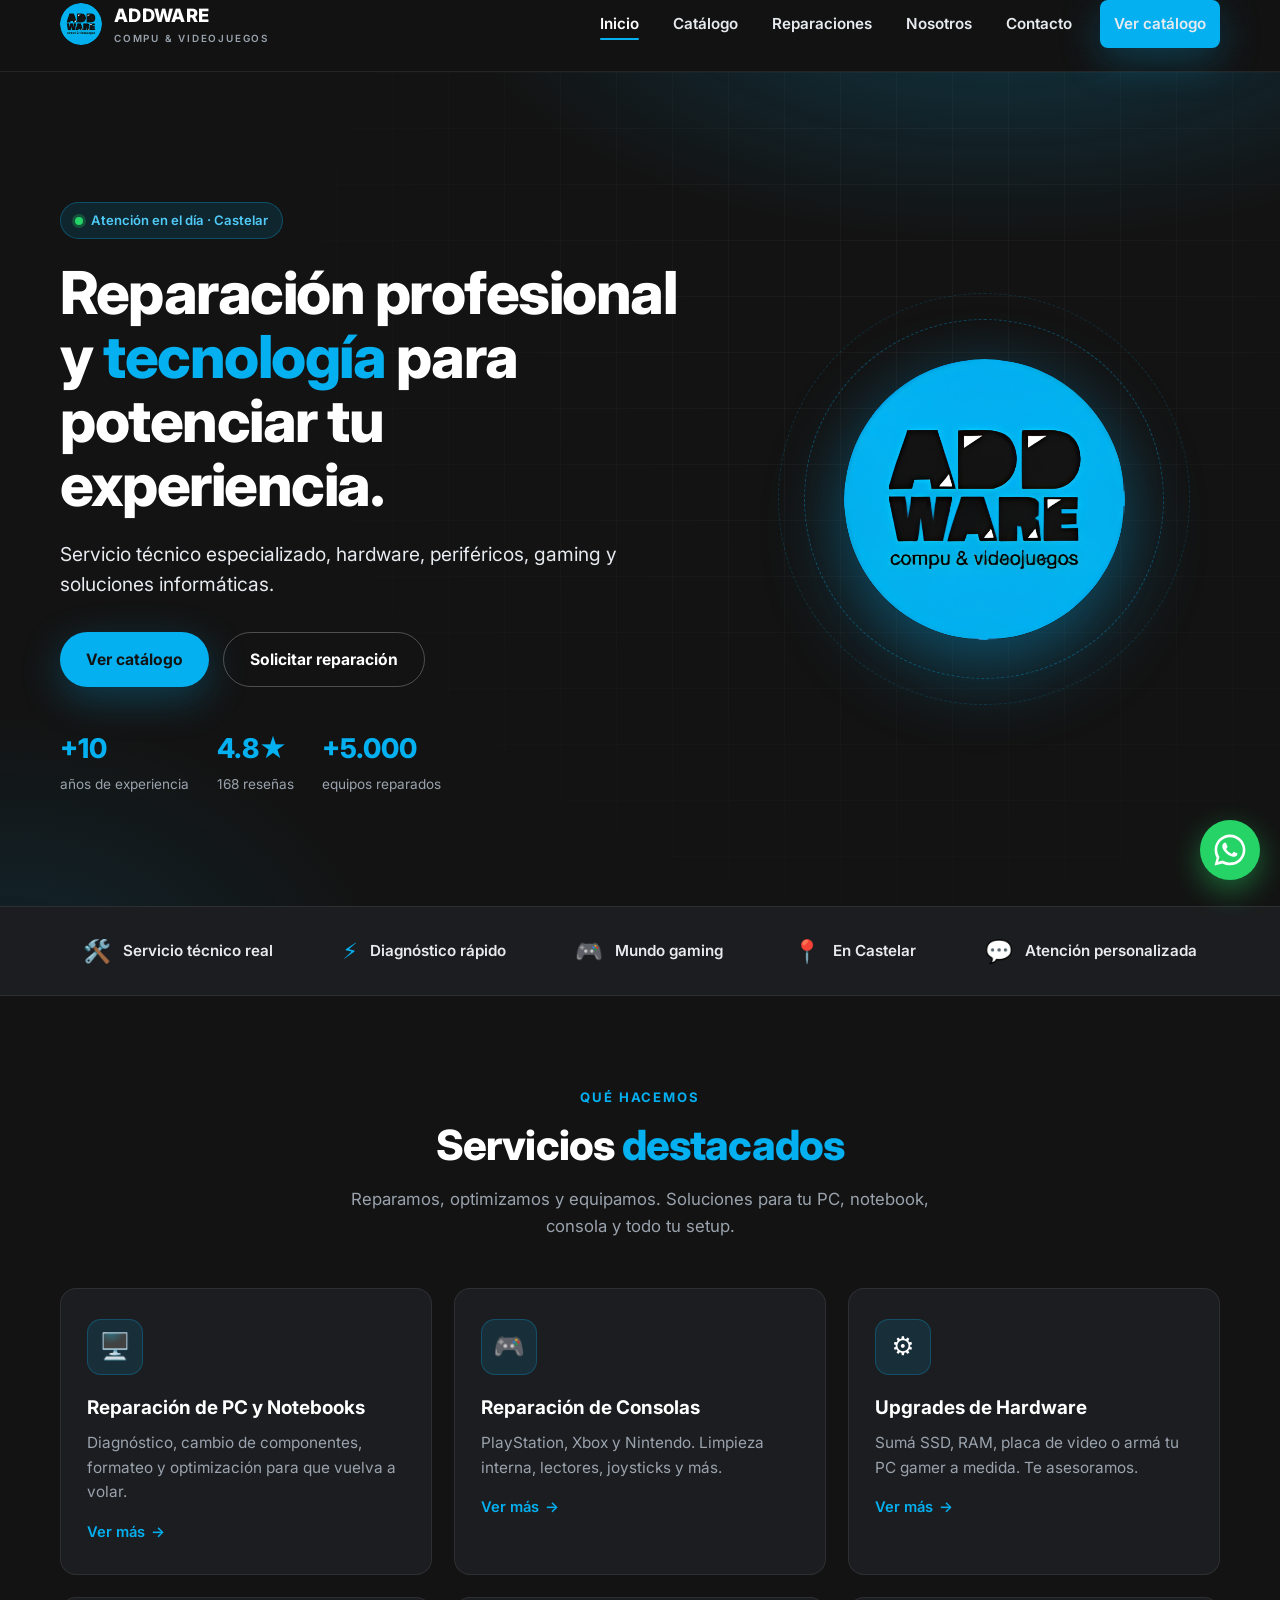
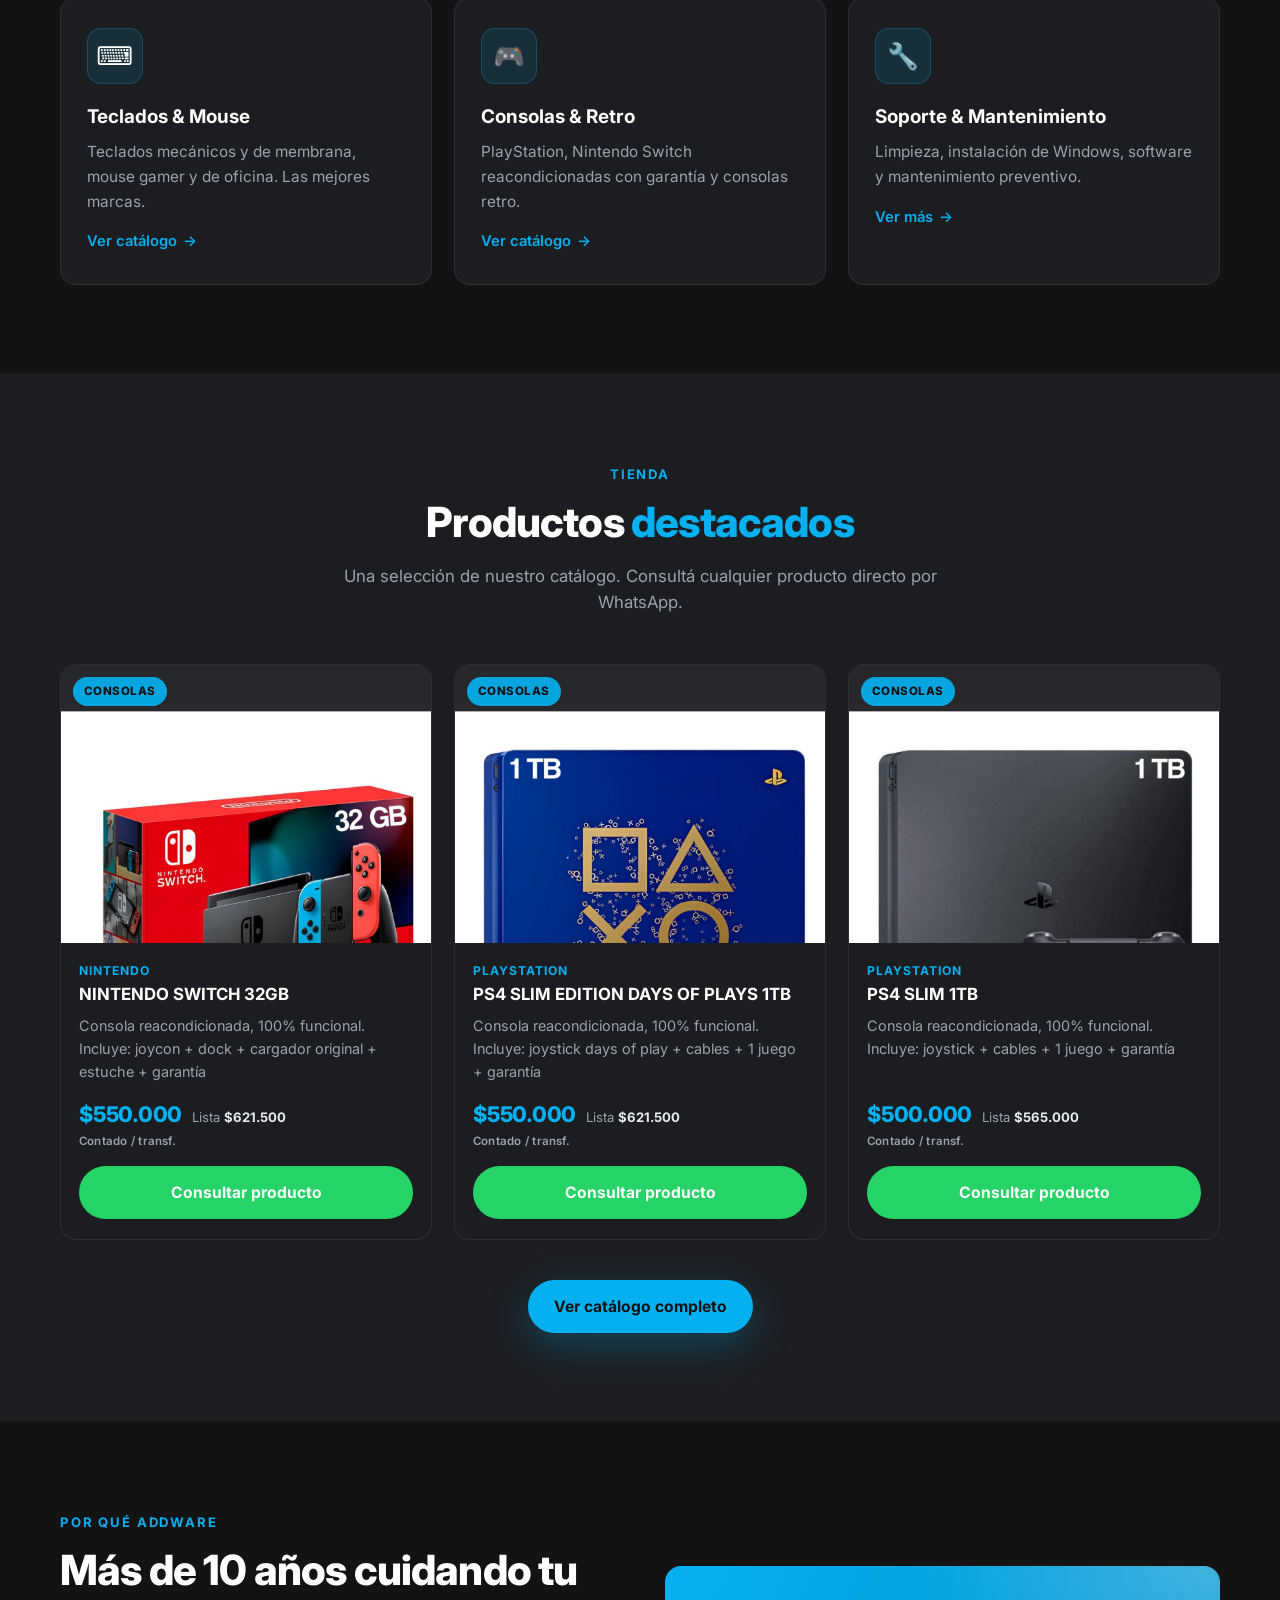
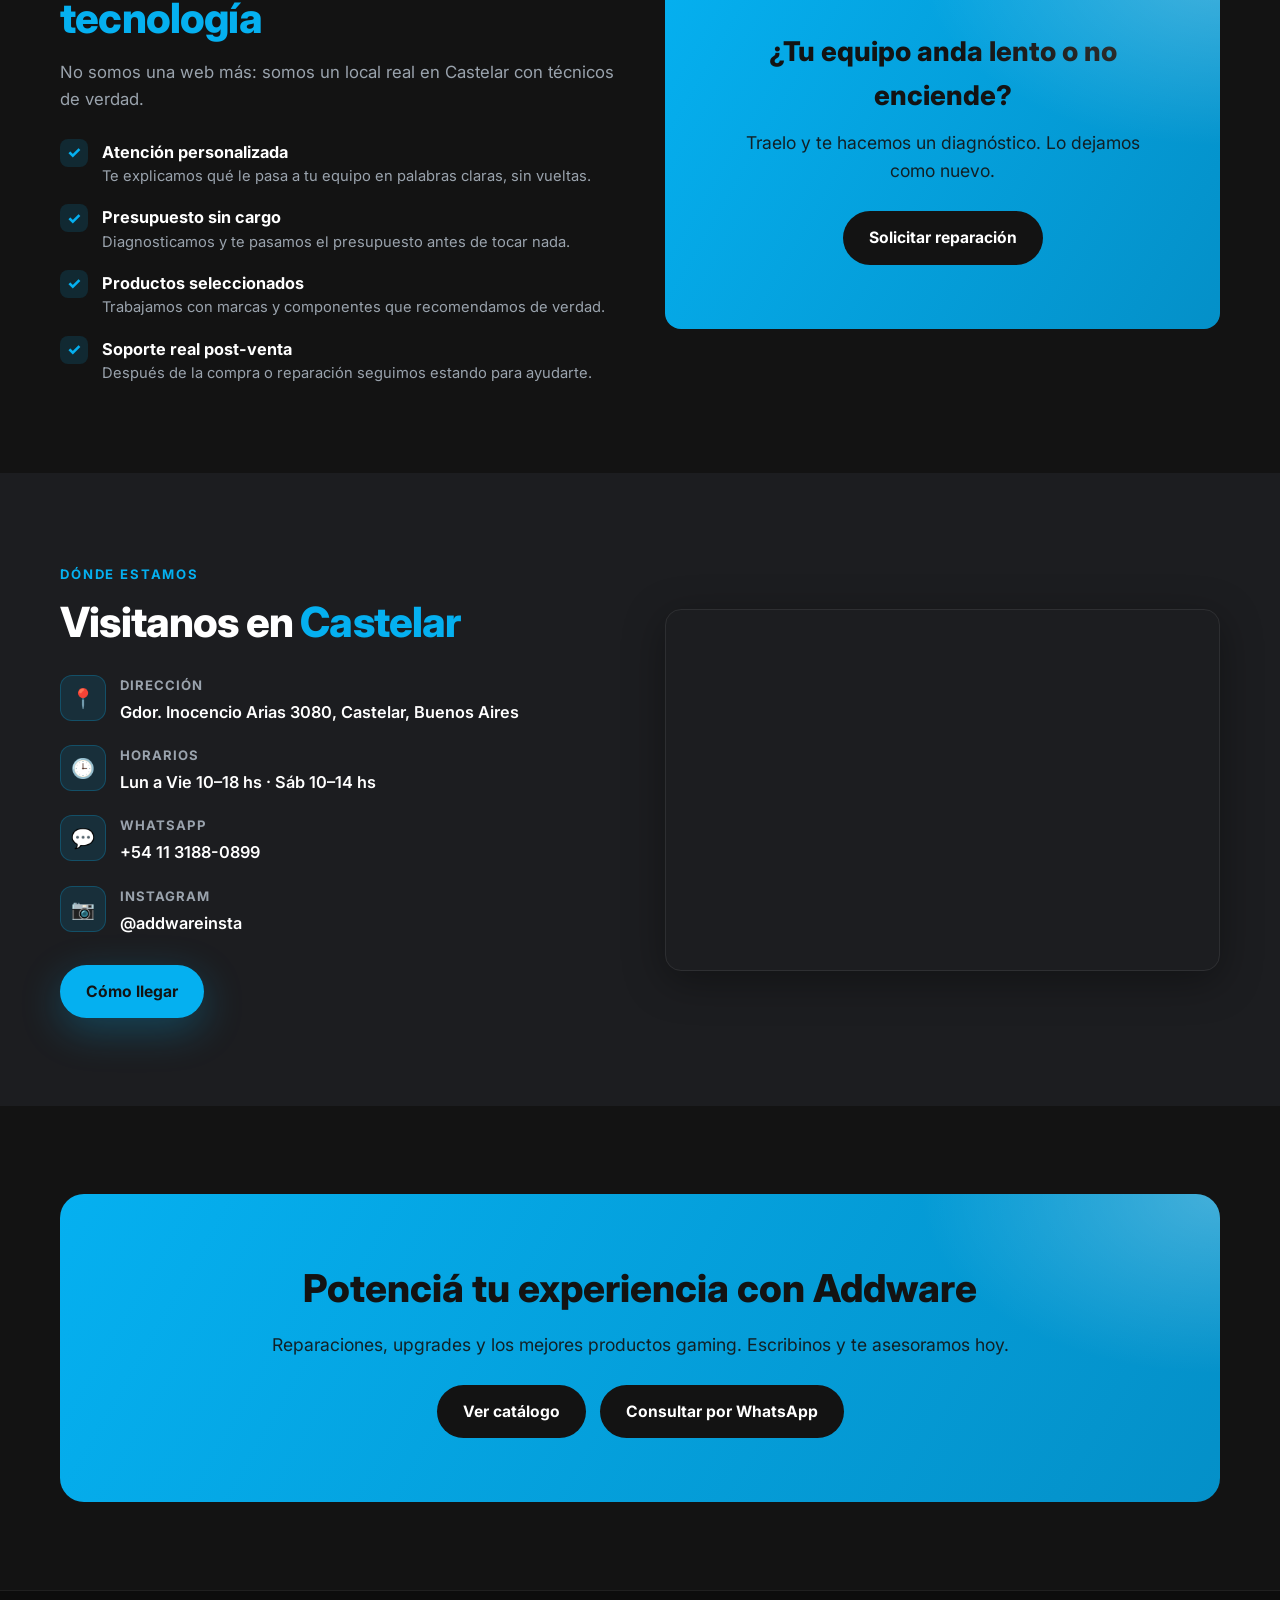
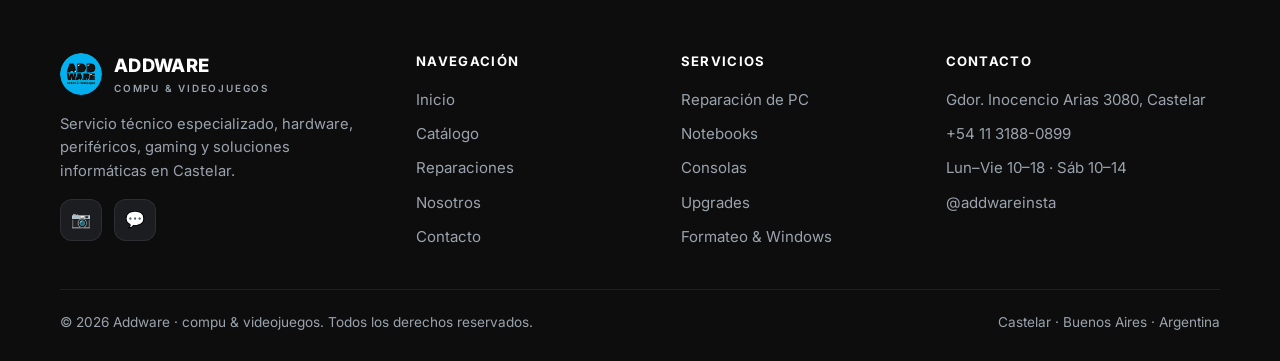
==== index.html @ 355174e2 "Sitio web Addware - tienda de tecnologia y servicio tecnico en Castelar - 5 paginas (home, catalogo," ====
<!DOCTYPE html>
<html lang="es-AR">
<head>
  <meta charset="UTF-8">
  <meta name="viewport" content="width=device-width, initial-scale=1, viewport-fit=cover">
  <title>Addware Castelar | Reparación de PC, Notebooks, Consolas y Tecnología Gaming</title>
  <meta name="description" content="Servicio técnico especializado en Castelar: reparación de PC, notebooks y consolas. Hardware, periféricos gaming, audio y accesorios. Más de 10 años de experiencia. Gdor. Inocencio Arias 3080.">
  <meta name="keywords" content="reparación de computadoras castelar, reparación de notebooks castelar, técnico pc castelar, servicio técnico castelar, hardware gaming castelar, periféricos gaming castelar, venta de tecnología castelar, reparación de consolas castelar, tienda informática castelar, computación castelar">
  <meta name="theme-color" content="#05b0f0">
  <link rel="canonical" href="https://addware.com.ar/">

  <!-- Open Graph -->
  <meta property="og:type" content="website">
  <meta property="og:site_name" content="Addware">
  <meta property="og:title" content="Addware Castelar | Reparación profesional y tecnología gaming">
  <meta property="og:description" content="Servicio técnico especializado, hardware, periféricos, gaming y soluciones informáticas en Castelar.">
  <meta property="og:image" content="https://addware.com.ar/images/logo-addware.png">
  <meta property="og:locale" content="es_AR">
  <meta name="twitter:card" content="summary_large_image">

  <link rel="icon" href="images/logo-addware.png">
  <link rel="apple-touch-icon" href="images/logo-addware.png">
  <link rel="preconnect" href="https://fonts.googleapis.com">
  <link rel="preconnect" href="https://fonts.gstatic.com" crossorigin>
  <link href="https://fonts.googleapis.com/css2?family=Inter:wght@400;500;600;700;800&display=swap" rel="stylesheet">
  <link rel="stylesheet" href="css/styles.css">

  <!-- Schema: Local Business -->
  <script type="application/ld+json">
  {
    "@context": "https://schema.org",
    "@type": "ComputerStore",
    "name": "Addware",
    "image": "https://addware.com.ar/images/logo-addware.png",
    "description": "Servicio técnico especializado, hardware, periféricos, gaming y soluciones informáticas en Castelar.",
    "@id": "https://addware.com.ar/",
    "url": "https://addware.com.ar/",
    "telephone": "+541131880899",
    "priceRange": "$$",
    "address": {
      "@type": "PostalAddress",
      "streetAddress": "Gdor. Inocencio Arias 3080",
      "addressLocality": "Castelar",
      "addressRegion": "Buenos Aires",
      "postalCode": "B1712",
      "addressCountry": "AR"
    },
    "geo": { "@type": "GeoCoordinates", "latitude": -34.6526, "longitude": -58.6457 },
    "openingHoursSpecification": [
      { "@type": "OpeningHoursSpecification", "dayOfWeek": ["Monday","Tuesday","Wednesday","Thursday","Friday"], "opens": "10:00", "closes": "18:00" },
      { "@type": "OpeningHoursSpecification", "dayOfWeek": "Saturday", "opens": "10:00", "closes": "14:00" }
    ],
    "sameAs": ["https://www.instagram.com/addwareinsta/"],
    "aggregateRating": { "@type": "AggregateRating", "ratingValue": "4.8", "reviewCount": "168" }
  }
  </script>
</head>
<body>

  <!-- ===================== HEADER ===================== -->
  <header class="header">
    <div class="container">
      <nav class="nav" aria-label="Principal">
        <a class="brand" href="index.html">
          <img src="images/logo-addware.png" alt="Logo Addware">
          <span>ADDWARE<small>compu &amp; videojuegos</small></span>
        </a>
        <ul class="nav-links">
          <li><a href="index.html" class="active">Inicio</a></li>
          <li><a href="catalogo.html">Catálogo</a></li>
          <li><a href="reparaciones.html">Reparaciones</a></li>
          <li><a href="nosotros.html">Nosotros</a></li>
          <li><a href="contacto.html">Contacto</a></li>
          <li class="nav-cta"><a class="btn btn--primary" href="catalogo.html">Ver catálogo</a></li>
        </ul>
        <button class="burger" aria-label="Abrir menú" aria-expanded="false"><span></span><span></span><span></span></button>
      </nav>
    </div>
  </header>

  <!-- ===================== HERO ===================== -->
  <section class="hero">
    <div class="container">
      <div class="hero-grid">
        <div class="hero-copy">
          <span class="hero-badge"><span class="dot"></span> Atención en el día · Castelar</span>
          <h1>Reparación profesional y <span>tecnología</span> para potenciar tu experiencia.</h1>
          <p class="hero-sub">Servicio técnico especializado, hardware, periféricos, gaming y soluciones informáticas.</p>
          <div class="hero-cta">
            <a class="btn btn--primary" href="catalogo.html">Ver catálogo</a>
            <a class="btn btn--ghost" href="reparaciones.html">Solicitar reparación</a>
          </div>
          <div class="hero-stats">
            <div class="stat"><strong>+10</strong><span>años de experiencia</span></div>
            <div class="stat"><strong>4.8★</strong><span>168 reseñas</span></div>
            <div class="stat"><strong>+5.000</strong><span>equipos reparados</span></div>
          </div>
        </div>
        <div class="hero-visual">
          <div class="hero-logo-wrap">
            <span class="hero-ring"></span>
            <span class="hero-ring r2"></span>
            <img src="images/logo-addware.png" alt="Addware compu y videojuegos">
          </div>
        </div>
      </div>
    </div>
  </section>

  <!-- ===================== TRUST ===================== -->
  <div class="trust">
    <div class="container">
      <div class="trust-row">
        <div class="trust-item"><span class="ico">🛠️</span> Servicio técnico real</div>
        <div class="trust-item"><span class="ico">⚡</span> Diagnóstico rápido</div>
        <div class="trust-item"><span class="ico">🎮</span> Mundo gaming</div>
        <div class="trust-item"><span class="ico">📍</span> En Castelar</div>
        <div class="trust-item"><span class="ico">💬</span> Atención personalizada</div>
      </div>
    </div>
  </div>

  <!-- ===================== SERVICIOS ===================== -->
  <section class="section">
    <div class="container">
      <div class="text-center reveal">
        <span class="eyebrow">Qué hacemos</span>
        <h2 class="section-title">Servicios <span>destacados</span></h2>
        <p class="section-sub">Reparamos, optimizamos y equipamos. Soluciones para tu PC, notebook, consola y todo tu setup.</p>
      </div>
      <div class="grid grid--3" style="margin-top:48px">
        <article class="card reveal d1">
          <div class="ico-box">🖥️</div>
          <h3>Reparación de PC y Notebooks</h3>
          <p>Diagnóstico, cambio de componentes, formateo y optimización para que vuelva a volar.</p>
          <a class="link" href="reparaciones.html">Ver más <span>→</span></a>
        </article>
        <article class="card reveal d2">
          <div class="ico-box">🎮</div>
          <h3>Reparación de Consolas</h3>
          <p>PlayStation, Xbox y Nintendo. Limpieza interna, lectores, joysticks y más.</p>
          <a class="link" href="reparaciones.html">Ver más <span>→</span></a>
        </article>
        <article class="card reveal d3">
          <div class="ico-box">⚙️</div>
          <h3>Upgrades de Hardware</h3>
          <p>Sumá SSD, RAM, placa de video o armá tu PC gamer a medida. Te asesoramos.</p>
          <a class="link" href="reparaciones.html">Ver más <span>→</span></a>
        </article>
        <article class="card reveal d1">
          <div class="ico-box">⌨️</div>
          <h3>Teclados &amp; Mouse</h3>
          <p>Teclados mecánicos y de membrana, mouse gamer y de oficina. Las mejores marcas.</p>
          <a class="link" href="catalogo.html?cat=teclados">Ver catálogo <span>→</span></a>
        </article>
        <article class="card reveal d2">
          <div class="ico-box">🎮</div>
          <h3>Consolas &amp; Retro</h3>
          <p>PlayStation, Nintendo Switch reacondicionadas con garantía y consolas retro.</p>
          <a class="link" href="catalogo.html?cat=consolas">Ver catálogo <span>→</span></a>
        </article>
        <article class="card reveal d3">
          <div class="ico-box">🔧</div>
          <h3>Soporte &amp; Mantenimiento</h3>
          <p>Limpieza, instalación de Windows, software y mantenimiento preventivo.</p>
          <a class="link" href="reparaciones.html">Ver más <span>→</span></a>
        </article>
      </div>
    </div>
  </section>

  <!-- ===================== PRODUCTOS DESTACADOS ===================== -->
  <section class="section section--alt">
    <div class="container">
      <div class="text-center reveal">
        <span class="eyebrow">Tienda</span>
        <h2 class="section-title">Productos <span>destacados</span></h2>
        <p class="section-sub">Una selección de nuestro catálogo. Consultá cualquier producto directo por WhatsApp.</p>
      </div>
      <div class="grid grid--3 catalog-grid" id="featuredGrid" style="margin-top:48px"></div>
      <div class="text-center" style="margin-top:40px">
        <a class="btn btn--primary" href="catalogo.html">Ver catálogo completo</a>
      </div>
    </div>
  </section>

  <!-- ===================== BENEFICIOS ===================== -->
  <section class="section">
    <div class="container">
      <div class="split">
        <div class="reveal">
          <span class="eyebrow">Por qué Addware</span>
          <h2 class="section-title">Más de 10 años cuidando tu <span>tecnología</span></h2>
          <p class="section-sub" style="margin-left:0">No somos una web más: somos un local real en Castelar con técnicos de verdad.</p>
          <div class="benefit-list">
            <div class="benefit"><span class="chk">✓</span><div><h4>Atención personalizada</h4><p>Te explicamos qué le pasa a tu equipo en palabras claras, sin vueltas.</p></div></div>
            <div class="benefit"><span class="chk">✓</span><div><h4>Presupuesto sin cargo</h4><p>Diagnosticamos y te pasamos el presupuesto antes de tocar nada.</p></div></div>
            <div class="benefit"><span class="chk">✓</span><div><h4>Productos seleccionados</h4><p>Trabajamos con marcas y componentes que recomendamos de verdad.</p></div></div>
            <div class="benefit"><span class="chk">✓</span><div><h4>Soporte real post-venta</h4><p>Después de la compra o reparación seguimos estando para ayudarte.</p></div></div>
          </div>
        </div>
        <div class="reveal d2">
          <div class="cta-band" style="border-radius:var(--radio)">
            <h2 style="font-size:1.7rem">¿Tu equipo anda lento o no enciende?</h2>
            <p>Traelo y te hacemos un diagnóstico. Lo dejamos como nuevo.</p>
            <a class="btn btn--dark" data-wa="Hola Addware! Quisiera solicitar una reparación / diagnóstico.">Solicitar reparación</a>
          </div>
        </div>
      </div>
    </div>
  </section>

  <!-- ===================== UBICACIÓN ===================== -->
  <section class="section section--alt">
    <div class="container">
      <div class="split">
        <div class="reveal">
          <span class="eyebrow">Dónde estamos</span>
          <h2 class="section-title">Visitanos en <span>Castelar</span></h2>
          <div class="info-list" style="margin-top:28px">
            <div class="info-item"><span class="ico">📍</span><div><h4>Dirección</h4><p>Gdor. Inocencio Arias 3080, Castelar, Buenos Aires</p></div></div>
            <div class="info-item"><span class="ico">🕒</span><div><h4>Horarios</h4><p>Lun a Vie 10–18 hs · Sáb 10–14 hs</p></div></div>
            <div class="info-item"><span class="ico">💬</span><div><h4>WhatsApp</h4><a data-wa="Hola Addware! Quisiera hacer una consulta.">+54 11 3188-0899</a></div></div>
            <div class="info-item"><span class="ico">📷</span><div><h4>Instagram</h4><a href="https://www.instagram.com/addwareinsta/" target="_blank" rel="noopener">@addwareinsta</a></div></div>
          </div>
          <a class="btn btn--primary" style="margin-top:28px" href="contacto.html">Cómo llegar</a>
        </div>
        <div class="reveal d2">
          <div class="map-frame">
            <iframe title="Mapa Addware Castelar" loading="lazy" referrerpolicy="no-referrer-when-downgrade"
              src="https://www.google.com/maps?q=Gdor.+Inocencio+Arias+3080,+Castelar,+Buenos+Aires&output=embed"></iframe>
          </div>
        </div>
      </div>
    </div>
  </section>

  <!-- ===================== CTA FINAL ===================== -->
  <section class="section">
    <div class="container reveal">
      <div class="cta-band">
        <h2>Potenciá tu experiencia con Addware</h2>
        <p>Reparaciones, upgrades y los mejores productos gaming. Escribinos y te asesoramos hoy.</p>
        <div style="display:flex;gap:14px;justify-content:center;flex-wrap:wrap">
          <a class="btn btn--dark" href="catalogo.html">Ver catálogo</a>
          <a class="btn btn--dark" data-wa="Hola Addware! Te escribo desde la web, quisiera más información.">Consultar por WhatsApp</a>
        </div>
      </div>
    </div>
  </section>

  <!-- ===================== FOOTER ===================== -->
  <footer class="footer">
    <div class="container">
      <div class="footer-grid">
        <div>
          <a class="brand" href="index.html">
            <img src="images/logo-addware.png" alt="Logo Addware">
            <span>ADDWARE<small>compu &amp; videojuegos</small></span>
          </a>
          <p style="margin-top:8px">Servicio técnico especializado, hardware, periféricos, gaming y soluciones informáticas en Castelar.</p>
          <div class="footer-social">
            <a href="https://www.instagram.com/addwareinsta/" target="_blank" rel="noopener" aria-label="Instagram">📷</a>
            <a data-wa="Hola Addware!" aria-label="WhatsApp">💬</a>
          </div>
        </div>
        <div>
          <h5>Navegación</h5>
          <div class="footer-links">
            <a href="index.html">Inicio</a>
            <a href="catalogo.html">Catálogo</a>
            <a href="reparaciones.html">Reparaciones</a>
            <a href="nosotros.html">Nosotros</a>
            <a href="contacto.html">Contacto</a>
          </div>
        </div>
        <div>
          <h5>Servicios</h5>
          <div class="footer-links">
            <a href="reparaciones.html">Reparación de PC</a>
            <a href="reparaciones.html">Notebooks</a>
            <a href="reparaciones.html">Consolas</a>
            <a href="reparaciones.html">Upgrades</a>
            <a href="reparaciones.html">Formateo &amp; Windows</a>
          </div>
        </div>
        <div>
          <h5>Contacto</h5>
          <div class="footer-links">
            <a href="contacto.html">Gdor. Inocencio Arias 3080, Castelar</a>
            <a data-wa="Hola Addware!">+54 11 3188-0899</a>
            <span style="color:var(--gris);font-size:.94rem">Lun–Vie 10–18 · Sáb 10–14</span>
            <a href="https://www.instagram.com/addwareinsta/" target="_blank" rel="noopener">@addwareinsta</a>
          </div>
        </div>
      </div>
      <div class="footer-bottom">
        <span>© <span data-year></span> Addware · compu &amp; videojuegos. Todos los derechos reservados.</span>
        <span>Castelar · Buenos Aires · Argentina</span>
      </div>
    </div>
  </footer>

  <script src="js/config.js"></script>
  <script src="js/productos.js"></script>
  <script src="js/main.js"></script>
  <script>
    /* Productos destacados en el home (primeros 3 del catálogo) */
    (function () {
      const grid = document.getElementById("featuredGrid");
      if (!grid || !window.PRODUCTOS) return;
      const catMap = Object.fromEntries((window.CATEGORIAS || []).map(c => [c.id, c]));
      const destacados = window.PRODUCTOS.slice(0, 3);
      if (!destacados.length) { grid.parentElement.style.display = "none"; return; }
      grid.innerHTML = destacados.map(p => {
        const ico = catMap[p.categoria] ? catMap[p.categoria].icono : "📦";
        const cat = catMap[p.categoria] ? catMap[p.categoria].nombre : p.categoria;
        const media = p.imagen
          ? `<img src="${p.imagen}" alt="${p.nombre}" loading="lazy">`
          : `<div class="placeholder"><div class="ph-ico">${ico}</div><small>FOTO PRÓXIMAMENTE</small></div>`;
        const lista = p.precioLista && p.precioLista !== p.precio ? `<span class="list">Lista <b>$${p.precioLista}</b></span>` : "";
        const precio = p.precio ? `<div class="prod-price"><span class="now">$${p.precio}<small>Contado / transf.</small></span>${lista}</div>` : "";
        return `<article class="prod-card reveal visible">
          <div class="prod-media"><span class="prod-cat">${cat}</span>${media}</div>
          <div class="prod-body">
            ${p.marca ? `<span class="prod-marca">${p.marca}</span>` : ""}
            <h3>${p.nombre}</h3><p>${p.descripcion || ""}</p>${precio}
            <a class="btn btn--wa btn--block" target="_blank" rel="noopener" href="${window.waProducto(p.nombre)}">Consultar producto</a>
          </div></article>`;
      }).join("");
    })();
  </script>
</body>
</html>
---- css/styles.css ----
/* =====================================================================
   ADDWARE — Sistema de diseño
   Paleta: #05b0f0 (principal) · #131313 (secundario) · #ffffff (terciario)
   ===================================================================== */

:root {
  --azul: #05b0f0;
  --azul-osc: #0490c8;
  --azul-claro: #4fcaf7;
  --negro: #131313;
  --negro-2: #1c1d20;
  --negro-3: #26282c;
  --blanco: #ffffff;
  --gris: #9aa3ad;
  --gris-claro: #e7ebf0;
  --linea: rgba(255, 255, 255, 0.08);

  --sombra: 0 10px 40px rgba(0, 0, 0, 0.35);
  --sombra-azul: 0 12px 40px rgba(5, 176, 240, 0.28);
  --radio: 16px;
  --radio-sm: 10px;
  --max: 1200px;
  --header-h: 72px;

  --t-rapida: .2s ease;
  --t-media: .35s cubic-bezier(.4, 0, .2, 1);

  --font: "Inter", "Segoe UI", system-ui, -apple-system, Roboto, Arial, sans-serif;
}

/* ---------- Reset ---------- */
* { margin: 0; padding: 0; box-sizing: border-box; }
html { scroll-behavior: smooth; -webkit-text-size-adjust: 100%; }
body {
  font-family: var(--font);
  background: var(--negro);
  color: var(--blanco);
  line-height: 1.6;
  overflow-x: hidden;            /* sin scroll horizontal */
  -webkit-font-smoothing: antialiased;
}
img { max-width: 100%; display: block; }
a { color: inherit; text-decoration: none; }
ul { list-style: none; }
button { font-family: inherit; cursor: pointer; border: none; background: none; }
input, select { font-family: inherit; }

/* ---------- Layout ---------- */
.container { width: 100%; max-width: var(--max); margin: 0 auto; padding: 0 20px; }
.section { padding: 88px 0; position: relative; }
.section--alt { background: var(--negro-2); }
.text-center { text-align: center; }

.eyebrow {
  display: inline-block;
  color: var(--azul);
  font-weight: 700;
  font-size: .82rem;
  letter-spacing: .14em;
  text-transform: uppercase;
  margin-bottom: 14px;
}
.section-title {
  font-size: clamp(1.7rem, 4vw, 2.6rem);
  font-weight: 800;
  line-height: 1.15;
  letter-spacing: -.02em;
}
.section-title span { color: var(--azul); }
.section-sub {
  color: var(--gris);
  max-width: 620px;
  margin: 16px auto 0;
  font-size: 1.05rem;
}

/* ---------- Botones ---------- */
.btn {
  display: inline-flex;
  align-items: center;
  justify-content: center;
  gap: 10px;
  padding: 14px 26px;
  border-radius: 999px;
  font-weight: 700;
  font-size: .98rem;
  min-height: 48px;                  /* tap target cómodo */
  transition: transform var(--t-rapida), box-shadow var(--t-rapida), background var(--t-rapida);
  white-space: nowrap;
}
.btn--primary { background: var(--azul); color: var(--negro); box-shadow: var(--sombra-azul); }
.btn--primary:hover { transform: translateY(-2px); box-shadow: 0 16px 48px rgba(5, 176, 240, .4); }
.btn--ghost { background: transparent; color: var(--blanco); border: 1.5px solid rgba(255, 255, 255, .25); }
.btn--ghost:hover { border-color: var(--azul); color: var(--azul); transform: translateY(-2px); }
.btn--wa { background: #25d366; color: #fff; }
.btn--wa:hover { transform: translateY(-2px); box-shadow: 0 12px 32px rgba(37, 211, 102, .35); }
.btn--block { width: 100%; }

/* =====================================================================
   HEADER
   ===================================================================== */
.header {
  position: sticky; top: 0; z-index: 100;
  height: var(--header-h);
  background: rgba(19, 19, 19, .72);
  backdrop-filter: blur(14px);
  -webkit-backdrop-filter: blur(14px);
  border-bottom: 1px solid var(--linea);
  transition: background var(--t-rapida), box-shadow var(--t-rapida);
}
.header.scrolled { background: rgba(19, 19, 19, .95); box-shadow: 0 6px 24px rgba(0, 0, 0, .4); }
.nav { display: flex; align-items: center; justify-content: space-between; height: 100%; }
.brand { display: flex; align-items: center; gap: 12px; font-weight: 800; font-size: 1.15rem; letter-spacing: .02em; }
.brand img { width: 42px; height: 42px; border-radius: 50%; }
.brand small { display: block; color: var(--gris); font-size: .62rem; font-weight: 600; letter-spacing: .18em; text-transform: uppercase; }

.nav-links { display: flex; align-items: center; gap: 6px; }
.nav-links a {
  padding: 9px 14px; border-radius: 8px; font-weight: 600; font-size: .95rem;
  color: var(--gris-claro); transition: color var(--t-rapida), background var(--t-rapida); position: relative;
}
.nav-links a:hover { color: var(--azul); }
.nav-links a.active { color: var(--blanco); }
.nav-links a.active::after {
  content: ""; position: absolute; left: 14px; right: 14px; bottom: 2px; height: 2px;
  background: var(--azul); border-radius: 2px;
}
.nav-cta { margin-left: 8px; }

.burger { display: none; width: 44px; height: 44px; flex-direction: column; justify-content: center; gap: 5px; }
.burger span { width: 24px; height: 2.5px; background: var(--blanco); border-radius: 2px; transition: var(--t-rapida); margin: 0 auto; }
.burger.open span:nth-child(1) { transform: translateY(7.5px) rotate(45deg); }
.burger.open span:nth-child(2) { opacity: 0; }
.burger.open span:nth-child(3) { transform: translateY(-7.5px) rotate(-45deg); }

/* =====================================================================
   HERO
   ===================================================================== */
.hero {
  position: relative; overflow: hidden;
  padding: clamp(70px, 11vw, 130px) 0 clamp(70px, 10vw, 110px);
  background:
    radial-gradient(900px 420px at 78% -10%, rgba(5, 176, 240, .22), transparent 60%),
    radial-gradient(700px 500px at 0% 110%, rgba(5, 176, 240, .12), transparent 55%),
    var(--negro);
}
.hero::before {
  content: ""; position: absolute; inset: 0;
  background-image: linear-gradient(var(--linea) 1px, transparent 1px), linear-gradient(90deg, var(--linea) 1px, transparent 1px);
  background-size: 56px 56px; mask-image: radial-gradient(circle at 70% 30%, #000, transparent 70%);
  opacity: .5; pointer-events: none;
}
.hero .container { position: relative; z-index: 2; }
.hero-grid { display: grid; grid-template-columns: 1.15fr .85fr; gap: 50px; align-items: center; }
.hero-badge {
  display: inline-flex; align-items: center; gap: 8px; padding: 7px 14px; border-radius: 999px;
  background: rgba(5, 176, 240, .12); border: 1px solid rgba(5, 176, 240, .3);
  color: var(--azul-claro); font-size: .82rem; font-weight: 600; margin-bottom: 22px;
}
.hero-badge .dot { width: 8px; height: 8px; border-radius: 50%; background: #25d366; box-shadow: 0 0 0 3px rgba(37, 211, 102, .25); }
.hero h1 {
  font-size: clamp(2.1rem, 5.4vw, 3.7rem); font-weight: 800; line-height: 1.08; letter-spacing: -.025em;
}
.hero h1 span { color: var(--azul); }
.hero-sub { color: var(--gris-claro); font-size: clamp(1rem, 2.3vw, 1.2rem); margin: 22px 0 32px; max-width: 560px; }
.hero-cta { display: flex; flex-wrap: wrap; gap: 14px; }
.hero-stats { display: flex; gap: 28px; margin-top: 40px; flex-wrap: wrap; }
.hero-stats .stat strong { display: block; font-size: 1.7rem; font-weight: 800; color: var(--azul); }
.hero-stats .stat span { font-size: .85rem; color: var(--gris); }

.hero-visual { position: relative; display: flex; justify-content: center; }
.hero-logo-wrap {
  position: relative; width: min(360px, 80%); aspect-ratio: 1; border-radius: 50%;
  display: grid; place-items: center;
  background: radial-gradient(circle, rgba(5, 176, 240, .18), transparent 70%);
  animation: floaty 6s ease-in-out infinite;
}
.hero-logo-wrap img { width: 78%; border-radius: 50%; box-shadow: 0 30px 80px rgba(5, 176, 240, .35); }
.hero-ring { position: absolute; inset: 0; border-radius: 50%; border: 1px dashed rgba(5, 176, 240, .35); animation: spin 22s linear infinite; }
.hero-ring.r2 { inset: -26px; border-color: rgba(5, 176, 240, .18); animation-duration: 34s; animation-direction: reverse; }
@keyframes floaty { 0%, 100% { transform: translateY(0); } 50% { transform: translateY(-14px); } }
@keyframes spin { to { transform: rotate(360deg); } }

/* =====================================================================
   TIRA DE CONFIANZA
   ===================================================================== */
.trust { border-top: 1px solid var(--linea); border-bottom: 1px solid var(--linea); background: var(--negro-2); }
.trust-row { display: flex; flex-wrap: wrap; justify-content: space-around; gap: 24px; padding: 26px 0; text-align: center; }
.trust-item { display: flex; align-items: center; gap: 12px; color: var(--gris-claro); font-weight: 600; font-size: .95rem; }
.trust-item .ico { color: var(--azul); font-size: 1.4rem; }

/* =====================================================================
   CARDS / GRILLAS
   ===================================================================== */
.grid { display: grid; gap: 22px; }
.grid--3 { grid-template-columns: repeat(3, 1fr); }
.grid--4 { grid-template-columns: repeat(4, 1fr); }
.grid--2 { grid-template-columns: repeat(2, 1fr); }

.card {
  background: var(--negro-2); border: 1px solid var(--linea); border-radius: var(--radio);
  padding: 30px 26px; transition: transform var(--t-media), border-color var(--t-media), box-shadow var(--t-media);
  position: relative; overflow: hidden;
}
.card:hover { transform: translateY(-6px); border-color: rgba(5, 176, 240, .4); box-shadow: var(--sombra); }
.card .ico-box {
  width: 56px; height: 56px; border-radius: 14px; display: grid; place-items: center; font-size: 1.6rem;
  background: rgba(5, 176, 240, .12); border: 1px solid rgba(5, 176, 240, .25); margin-bottom: 18px;
}
.card h3 { font-size: 1.18rem; font-weight: 700; margin-bottom: 8px; }
.card p { color: var(--gris); font-size: .96rem; }
.card .link {
  display: inline-flex; align-items: center; gap: 6px; margin-top: 16px; color: var(--azul);
  font-weight: 600; font-size: .92rem;
}
.card .link span { transition: transform var(--t-rapida); }
.card:hover .link span { transform: translateX(4px); }

/* =====================================================================
   PRODUCTOS DESTACADOS / CATÁLOGO
   ===================================================================== */
.prod-card {
  background: var(--negro-2); border: 1px solid var(--linea); border-radius: var(--radio);
  overflow: hidden; display: flex; flex-direction: column;
  transition: transform var(--t-media), border-color var(--t-media), box-shadow var(--t-media);
}
.prod-card:hover { transform: translateY(-6px); border-color: rgba(5, 176, 240, .4); box-shadow: var(--sombra); }
.prod-media {
  position: relative; aspect-ratio: 4 / 3; background: var(--negro-3);
  display: grid; place-items: center; overflow: hidden;
}
.prod-media img { width: 100%; height: 100%; object-fit: cover; transition: transform var(--t-media); }
.prod-card:hover .prod-media img { transform: scale(1.06); }
.prod-media .placeholder { display: grid; place-items: center; gap: 8px; color: var(--gris); text-align: center; padding: 16px; }
.prod-media .placeholder .ph-ico { font-size: 2.6rem; opacity: .5; }
.prod-media .placeholder small { font-size: .72rem; letter-spacing: .05em; }
.prod-cat {
  position: absolute; top: 12px; left: 12px; padding: 5px 11px; border-radius: 999px;
  background: rgba(5, 176, 240, .92); color: var(--negro); font-size: .72rem; font-weight: 800;
  text-transform: uppercase; letter-spacing: .04em;
}
.prod-body { padding: 18px 18px 20px; display: flex; flex-direction: column; flex: 1; }
.prod-marca { color: var(--azul); font-size: .76rem; font-weight: 700; text-transform: uppercase; letter-spacing: .08em; }
.prod-body h3 { font-size: 1.05rem; font-weight: 700; margin: 4px 0 8px; line-height: 1.3; }
.prod-body p { color: var(--gris); font-size: .9rem; flex: 1; }
.prod-price { margin: 14px 0 2px; display: flex; align-items: baseline; gap: 10px; flex-wrap: wrap; }
.prod-price .now { font-size: 1.35rem; font-weight: 800; color: var(--azul); letter-spacing: -.01em; }
.prod-price .now small { font-size: .72rem; font-weight: 600; color: var(--gris); display: block; letter-spacing: .02em; }
.prod-price .list { font-size: .82rem; color: var(--gris); }
.prod-price .list b { color: var(--gris-claro); font-weight: 700; }
.prod-body .btn { margin-top: 14px; }

/* =====================================================================
   BUSCADOR + FILTROS (catálogo)
   ===================================================================== */
.catalog-tools { margin-bottom: 36px; }
.search-box { position: relative; max-width: 560px; margin: 0 auto 22px; }
.search-box input {
  width: 100%; padding: 16px 18px 16px 50px; border-radius: 999px; font-size: 1rem;
  background: var(--negro-2); border: 1.5px solid var(--linea); color: var(--blanco); transition: border-color var(--t-rapida);
}
.search-box input:focus { outline: none; border-color: var(--azul); }
.search-box input::placeholder { color: var(--gris); }
.search-box .s-ico { position: absolute; left: 18px; top: 50%; transform: translateY(-50%); color: var(--azul); font-size: 1.1rem; }

.filters { display: flex; flex-wrap: wrap; gap: 10px; justify-content: center; }
.filter-chip {
  padding: 9px 18px; border-radius: 999px; font-weight: 600; font-size: .9rem; min-height: 42px;
  background: var(--negro-2); border: 1.5px solid var(--linea); color: var(--gris-claro);
  transition: all var(--t-rapida); display: inline-flex; align-items: center; gap: 7px;
}
.filter-chip:hover { border-color: var(--azul); color: var(--blanco); }
.filter-chip.active { background: var(--azul); color: var(--negro); border-color: var(--azul); }

.catalog-count { text-align: center; color: var(--gris); margin-bottom: 26px; font-size: .92rem; }
.no-results { text-align: center; padding: 60px 20px; color: var(--gris); }
.no-results .big { font-size: 3rem; margin-bottom: 12px; }

/* =====================================================================
   PROCESO (timeline)
   ===================================================================== */
.steps { display: grid; grid-template-columns: repeat(5, 1fr); gap: 18px; counter-reset: step; }
.step { position: relative; text-align: center; padding: 28px 16px; background: var(--negro-2); border: 1px solid var(--linea); border-radius: var(--radio); }
.step .num {
  width: 46px; height: 46px; margin: 0 auto 14px; border-radius: 50%; display: grid; place-items: center;
  background: var(--azul); color: var(--negro); font-weight: 800; font-size: 1.1rem; box-shadow: var(--sombra-azul);
}
.step h4 { font-size: 1rem; font-weight: 700; margin-bottom: 6px; }
.step p { color: var(--gris); font-size: .85rem; }

/* =====================================================================
   BENEFICIOS / SPLIT
   ===================================================================== */
.split { display: grid; grid-template-columns: 1fr 1fr; gap: 50px; align-items: center; }
.benefit-list { display: grid; gap: 16px; margin-top: 26px; }
.benefit { display: flex; gap: 14px; align-items: flex-start; }
.benefit .chk { flex: none; width: 28px; height: 28px; border-radius: 8px; background: rgba(5, 176, 240, .14); color: var(--azul); display: grid; place-items: center; font-weight: 800; }
.benefit h4 { font-size: 1.02rem; font-weight: 700; }
.benefit p { color: var(--gris); font-size: .92rem; }
.media-frame { border-radius: var(--radio); overflow: hidden; border: 1px solid var(--linea); background: var(--negro-2); box-shadow: var(--sombra); }

/* =====================================================================
   UBICACIÓN / MAPA
   ===================================================================== */
.map-frame { border-radius: var(--radio); overflow: hidden; border: 1px solid var(--linea); box-shadow: var(--sombra); line-height: 0; }
.map-frame iframe { width: 100%; height: 100%; min-height: 360px; border: 0; filter: grayscale(.2) contrast(1.05); }
.info-list { display: grid; gap: 20px; }
.info-item { display: flex; gap: 14px; align-items: flex-start; }
.info-item .ico { flex: none; width: 46px; height: 46px; border-radius: 12px; background: rgba(5, 176, 240, .12); border: 1px solid rgba(5, 176, 240, .25); color: var(--azul); display: grid; place-items: center; font-size: 1.2rem; }
.info-item h4 { font-size: .82rem; text-transform: uppercase; letter-spacing: .08em; color: var(--gris); margin-bottom: 3px; }
.info-item p, .info-item a { font-size: 1.02rem; font-weight: 600; }
.info-item a:hover { color: var(--azul); }

/* =====================================================================
   CTA FINAL
   ===================================================================== */
.cta-band {
  background: linear-gradient(120deg, var(--azul), var(--azul-osc));
  color: var(--negro); border-radius: 24px; padding: clamp(40px, 6vw, 64px); text-align: center; position: relative; overflow: hidden;
}
.cta-band::after { content: ""; position: absolute; inset: 0; background: radial-gradient(500px 300px at 100% 0%, rgba(255, 255, 255, .25), transparent 60%); }
.cta-band h2 { font-size: clamp(1.6rem, 4vw, 2.4rem); font-weight: 800; position: relative; }
.cta-band p { font-size: 1.1rem; margin: 12px 0 26px; opacity: .9; position: relative; }
.cta-band .btn { position: relative; }
.cta-band .btn--dark { background: var(--negro); color: var(--blanco); }
.cta-band .btn--dark:hover { background: #000; transform: translateY(-2px); }

/* =====================================================================
   FORMULARIO
   ===================================================================== */
.form { display: grid; gap: 16px; }
.form .row { display: grid; grid-template-columns: 1fr 1fr; gap: 16px; }
.field label { display: block; font-size: .85rem; font-weight: 600; color: var(--gris-claro); margin-bottom: 7px; }
.field input, .field select, .field textarea {
  width: 100%; padding: 13px 15px; border-radius: var(--radio-sm); background: var(--negro); border: 1.5px solid var(--linea);
  color: var(--blanco); font-size: .98rem; transition: border-color var(--t-rapida);
}
.field input:focus, .field select:focus, .field textarea:focus { outline: none; border-color: var(--azul); }
.field textarea { resize: vertical; min-height: 120px; }

/* =====================================================================
   PAGE HEADER (subpáginas)
   ===================================================================== */
.page-head {
  padding: clamp(56px, 9vw, 92px) 0 clamp(40px, 6vw, 60px);
  background: radial-gradient(700px 360px at 80% -20%, rgba(5, 176, 240, .18), transparent 60%), var(--negro);
  text-align: center; border-bottom: 1px solid var(--linea);
}
.page-head h1 { font-size: clamp(2rem, 5vw, 3rem); font-weight: 800; letter-spacing: -.02em; }
.page-head h1 span { color: var(--azul); }
.page-head p { color: var(--gris-claro); max-width: 600px; margin: 16px auto 0; font-size: 1.05rem; }
.breadcrumbs { display: flex; gap: 8px; justify-content: center; align-items: center; margin-bottom: 18px; font-size: .85rem; color: var(--gris); }
.breadcrumbs a:hover { color: var(--azul); }
.breadcrumbs .sep { opacity: .5; }

/* =====================================================================
   FOOTER
   ===================================================================== */
.footer { background: #0d0d0d; border-top: 1px solid var(--linea); padding: 60px 0 28px; }
.footer-grid { display: grid; grid-template-columns: 1.4fr 1fr 1fr 1.2fr; gap: 36px; }
.footer .brand { margin-bottom: 16px; }
.footer p { color: var(--gris); font-size: .92rem; }
.footer h5 { font-size: .82rem; text-transform: uppercase; letter-spacing: .1em; color: var(--blanco); margin-bottom: 16px; }
.footer-links { display: grid; gap: 10px; }
.footer-links a { color: var(--gris); font-size: .94rem; transition: color var(--t-rapida); }
.footer-links a:hover { color: var(--azul); }
.footer-social { display: flex; gap: 12px; margin-top: 16px; }
.footer-social a { width: 42px; height: 42px; border-radius: 12px; background: var(--negro-2); border: 1px solid var(--linea); display: grid; place-items: center; color: var(--gris-claro); transition: all var(--t-rapida); }
.footer-social a:hover { background: var(--azul); color: var(--negro); transform: translateY(-3px); }
.footer-bottom { border-top: 1px solid var(--linea); margin-top: 40px; padding-top: 22px; display: flex; justify-content: space-between; flex-wrap: wrap; gap: 10px; color: var(--gris); font-size: .85rem; }

/* =====================================================================
   WHATSAPP FLOTANTE
   ===================================================================== */
.wa-float {
  position: fixed; right: 20px; bottom: 20px; z-index: 90;
  width: 60px; height: 60px; border-radius: 50%; background: #25d366; color: #fff;
  display: grid; place-items: center; box-shadow: 0 10px 30px rgba(37, 211, 102, .45);
  animation: waPulse 2.4s infinite; transition: transform var(--t-rapida);
}
.wa-float:hover { transform: scale(1.08); }
.wa-float svg { width: 32px; height: 32px; }
@keyframes waPulse { 0% { box-shadow: 0 0 0 0 rgba(37, 211, 102, .5); } 70% { box-shadow: 0 0 0 16px rgba(37, 211, 102, 0); } 100% { box-shadow: 0 0 0 0 rgba(37, 211, 102, 0); } }

/* =====================================================================
   SCROLL REVEAL
   ===================================================================== */
.reveal { opacity: 0; transform: translateY(28px); transition: opacity .7s ease, transform .7s cubic-bezier(.2, .7, .2, 1); }
.reveal.visible { opacity: 1; transform: none; }
.reveal.d1 { transition-delay: .08s; }
.reveal.d2 { transition-delay: .16s; }
.reveal.d3 { transition-delay: .24s; }
.reveal.d4 { transition-delay: .32s; }

/* =====================================================================
   RESPONSIVE
   ===================================================================== */
@media (max-width: 980px) {
  .grid--4 { grid-template-columns: repeat(3, 1fr); }
  .hero-grid { grid-template-columns: 1fr; gap: 40px; text-align: center; }
  .hero-sub { margin-left: auto; margin-right: auto; }
  .hero-cta, .hero-stats { justify-content: center; }
  .hero-visual { order: -1; }
  .hero-logo-wrap { width: min(280px, 64%); }
  .split { grid-template-columns: 1fr; gap: 34px; }
  .steps { grid-template-columns: repeat(2, 1fr); }
  .footer-grid { grid-template-columns: 1fr 1fr; gap: 30px; }
}

@media (max-width: 760px) {
  .section { padding: 64px 0; }
  .nav-links {
    position: fixed; inset: var(--header-h) 0 auto 0; flex-direction: column; align-items: stretch; gap: 0;
    background: rgba(19, 19, 19, .98); backdrop-filter: blur(14px); padding: 10px 16px 22px;
    border-bottom: 1px solid var(--linea); transform: translateY(-130%); transition: transform var(--t-media);
    max-height: calc(100vh - var(--header-h)); overflow-y: auto;
  }
  .nav-links.open { transform: translateY(0); }
  .nav-links a { padding: 14px 12px; border-radius: 10px; border-bottom: 1px solid var(--linea); }
  .nav-links a.active::after { display: none; }
  .nav-links a.active { background: rgba(5, 176, 240, .12); color: var(--azul); }
  .nav-cta { margin: 12px 0 0; }
  .nav-cta .btn { width: 100%; }
  .burger { display: flex; }

  .grid--3, .grid--4, .grid--2 { grid-template-columns: 1fr; }
  .catalog-grid { grid-template-columns: 1fr 1fr !important; gap: 14px; }
  .form .row { grid-template-columns: 1fr; }
  .hero-stats { gap: 20px; }
  .footer-bottom { flex-direction: column; text-align: center; }
}

@media (max-width: 460px) {
  .container { padding: 0 16px; }
  .catalog-grid { grid-template-columns: 1fr !important; }
  .steps { grid-template-columns: 1fr; }
  .footer-grid { grid-template-columns: 1fr; }
  .hero-stats { gap: 16px 24px; }
  .btn { width: 100%; }
  .hero-cta .btn, .cta-band .btn { width: auto; }
}

@media (prefers-reduced-motion: reduce) {
  *, *::before, *::after { animation: none !important; transition: none !important; }
  .reveal { opacity: 1; transform: none; }
}
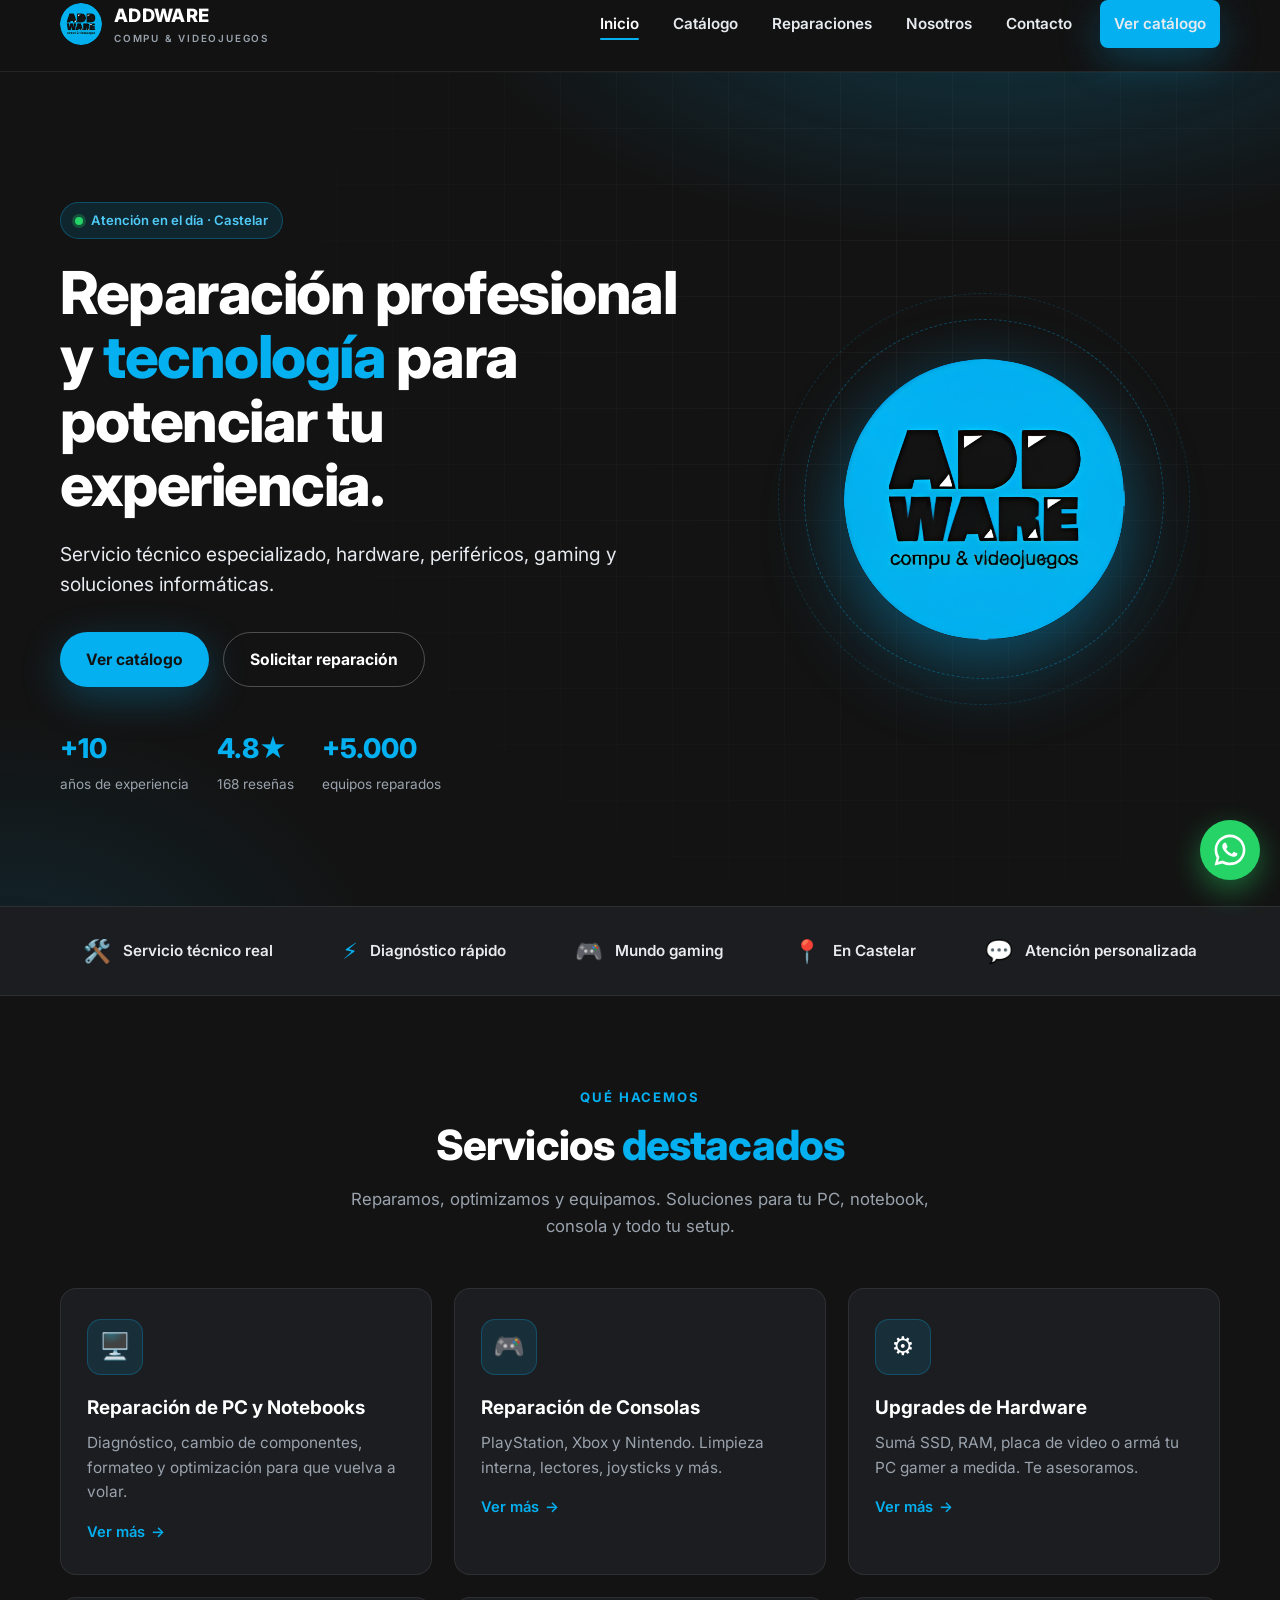
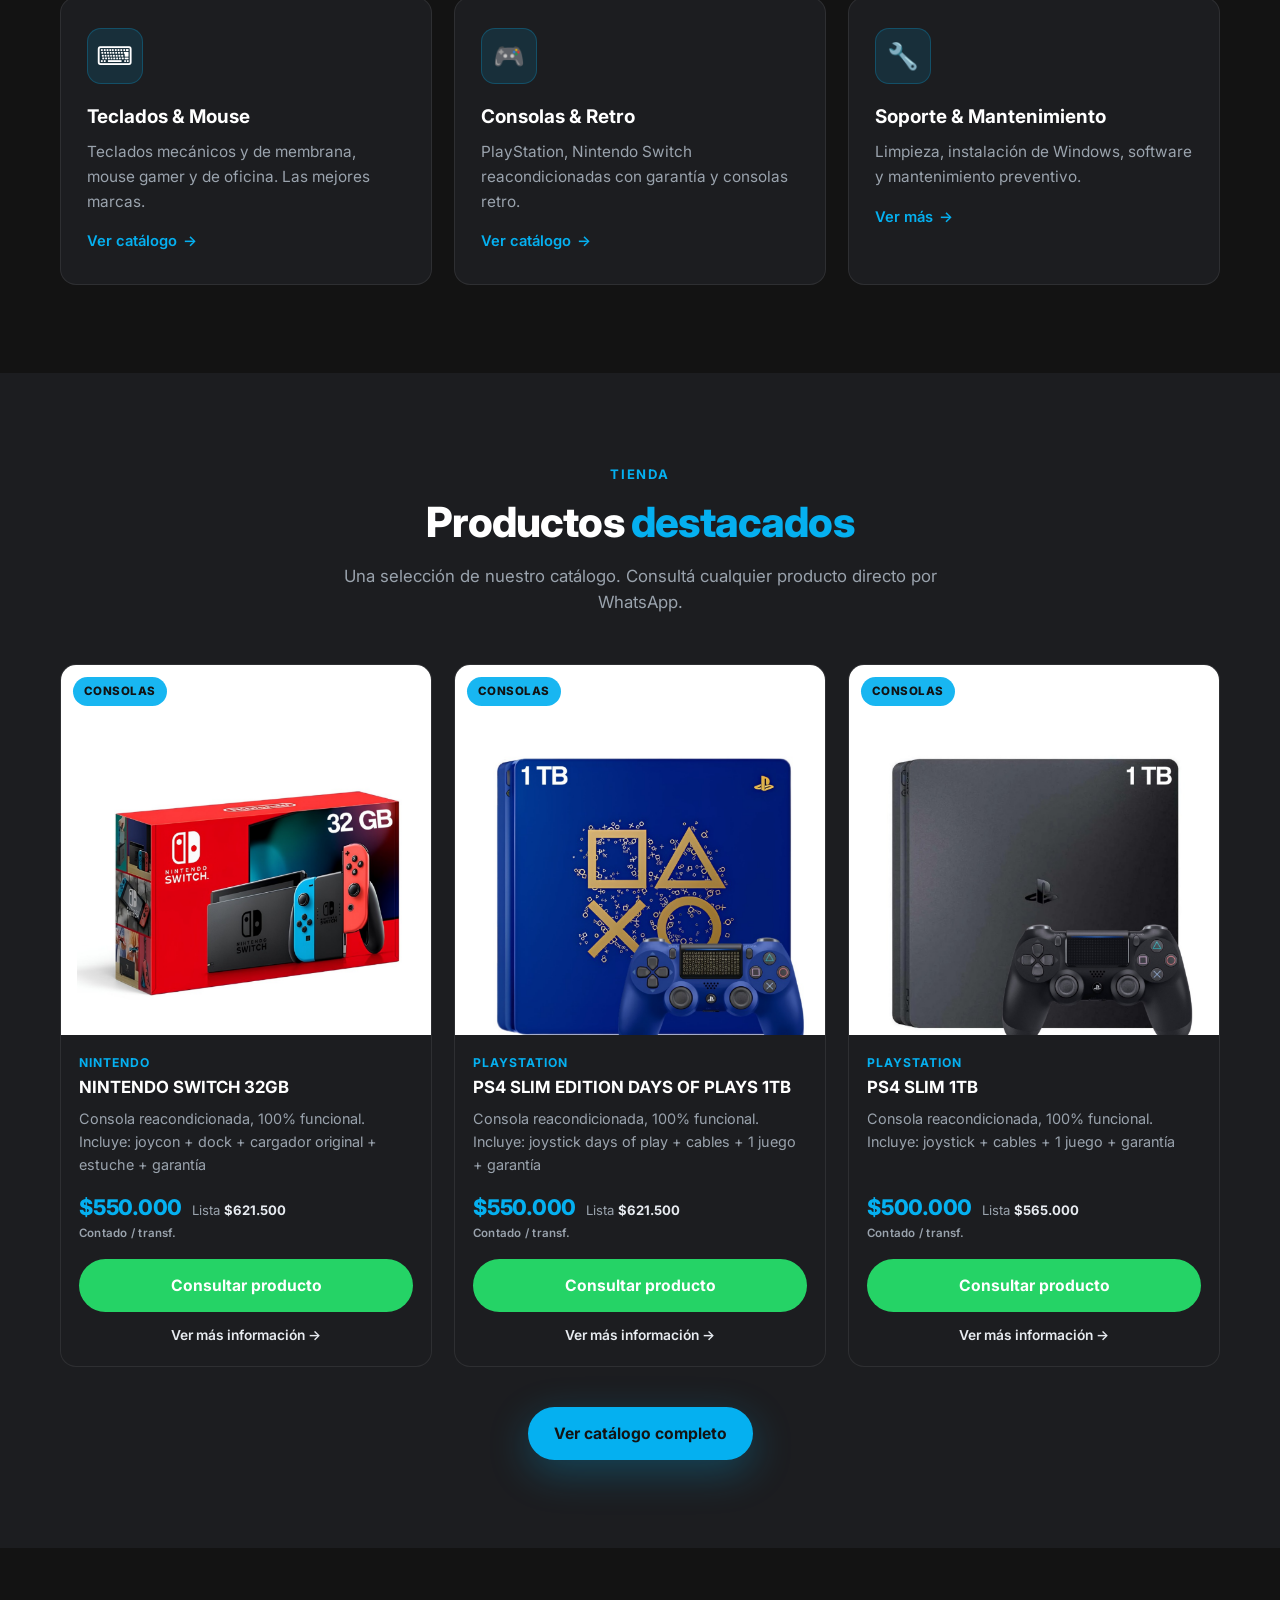
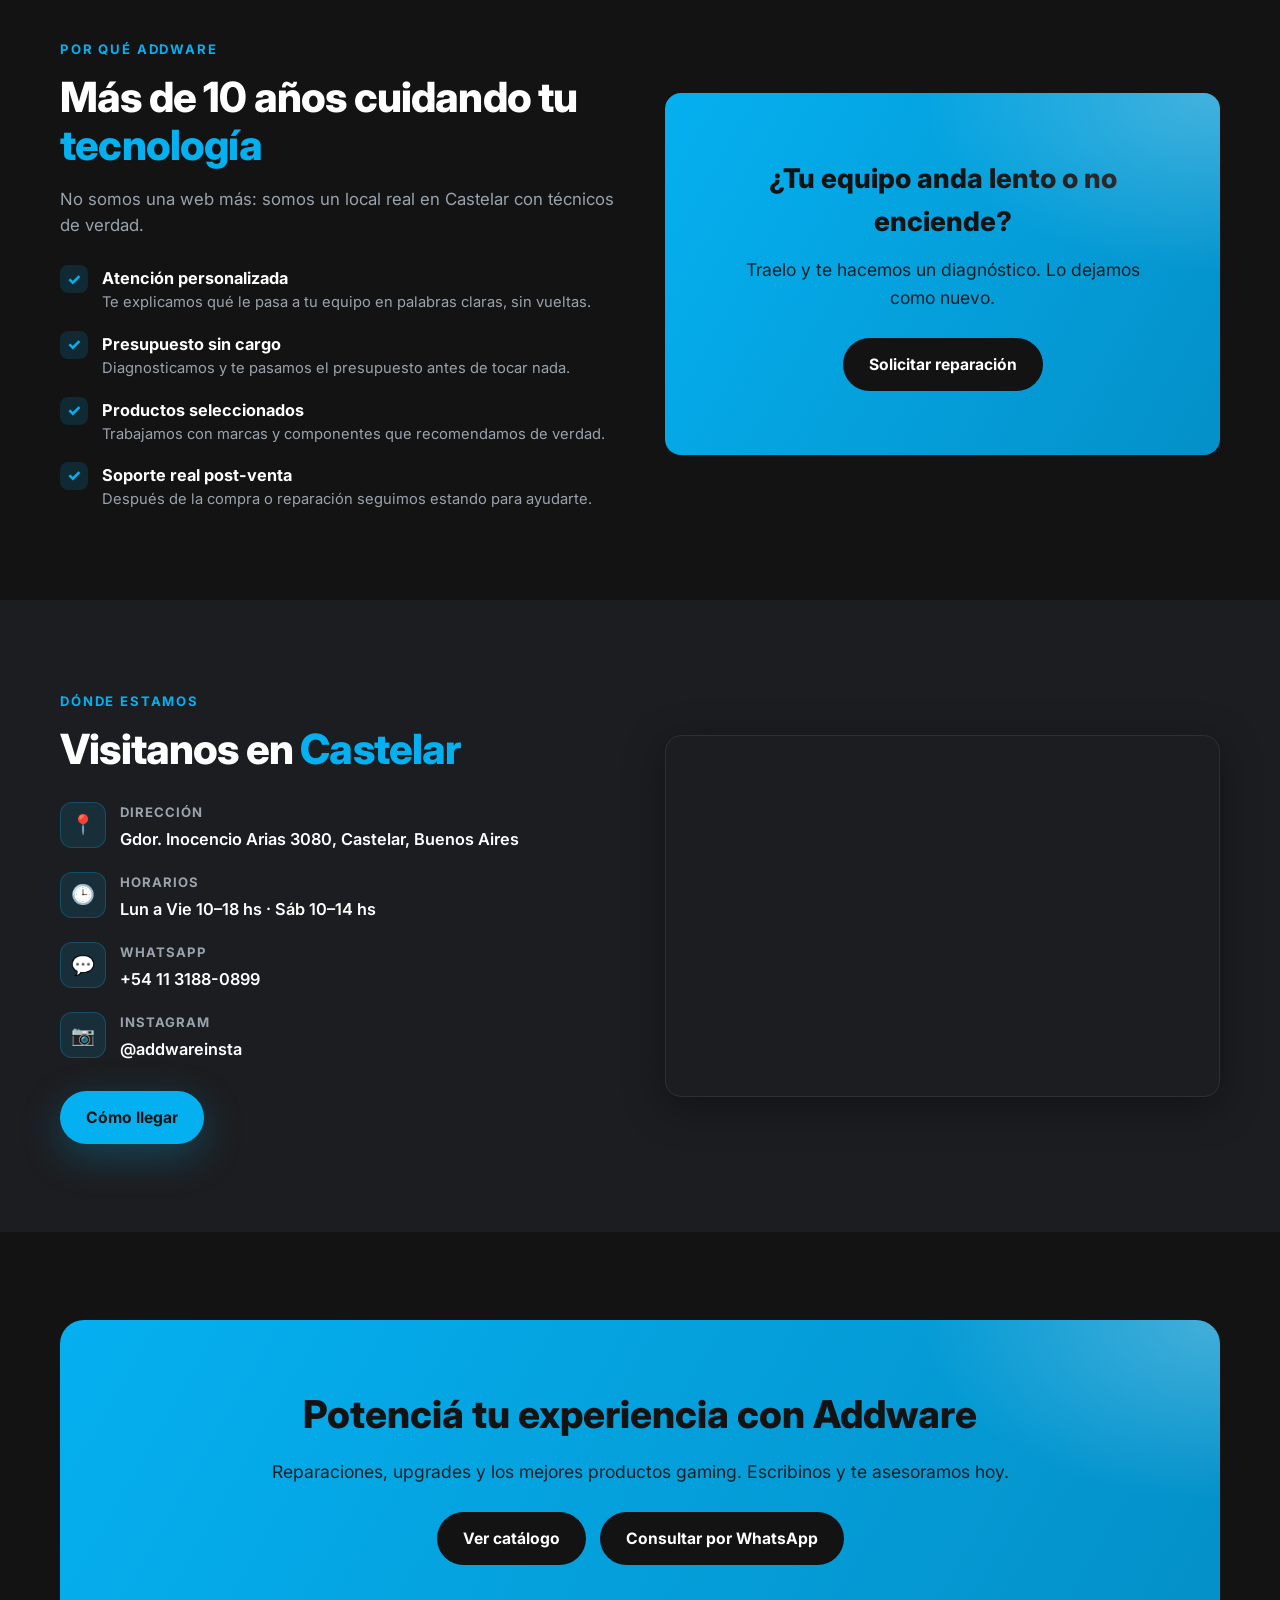
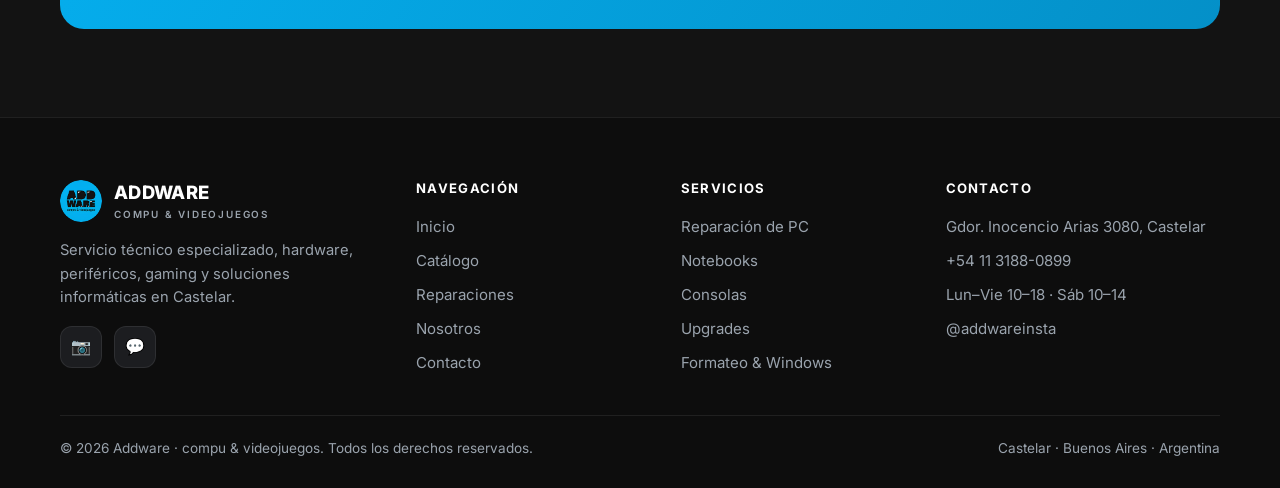
==== commit 899279ff: "Fix imagenes (object-fit contain) + pagina de detalle por producto Imagenes ya no se cortan; nueva p" ====
--- a/index.html
+++ b/index.html
@@ -320,12 +320,14 @@
           : `<div class="placeholder"><div class="ph-ico">${ico}</div><small>FOTO PRÓXIMAMENTE</small></div>`;
         const lista = p.precioLista && p.precioLista !== p.precio ? `<span class="list">Lista <b>$${p.precioLista}</b></span>` : "";
         const precio = p.precio ? `<div class="prod-price"><span class="now">$${p.precio}<small>Contado / transf.</small></span>${lista}</div>` : "";
+        const url = window.urlProducto(p);
         return `<article class="prod-card reveal visible">
-          <div class="prod-media"><span class="prod-cat">${cat}</span>${media}</div>
+          <a class="prod-media" href="${url}" aria-label="Ver ${p.nombre}"><span class="prod-cat">${cat}</span>${media}</a>
           <div class="prod-body">
             ${p.marca ? `<span class="prod-marca">${p.marca}</span>` : ""}
-            <h3>${p.nombre}</h3><p>${p.descripcion || ""}</p>${precio}
+            <a class="prod-title" href="${url}"><h3>${p.nombre}</h3></a><p>${p.descripcion || ""}</p>${precio}
             <a class="btn btn--wa btn--block" target="_blank" rel="noopener" href="${window.waProducto(p.nombre)}">Consultar producto</a>
+            <a class="prod-detail-link" href="${url}">Ver más información →</a>
           </div></article>`;
       }).join("");
     })();
--- a/css/styles.css
+++ b/css/styles.css
@@ -226,12 +226,12 @@
 }
 .prod-card:hover { transform: translateY(-6px); border-color: rgba(5, 176, 240, .4); box-shadow: var(--sombra); }
 .prod-media {
-  position: relative; aspect-ratio: 4 / 3; background: var(--negro-3);
-  display: grid; place-items: center; overflow: hidden;
-}
-.prod-media img { width: 100%; height: 100%; object-fit: cover; transition: transform var(--t-media); }
-.prod-card:hover .prod-media img { transform: scale(1.06); }
-.prod-media .placeholder { display: grid; place-items: center; gap: 8px; color: var(--gris); text-align: center; padding: 16px; }
+  position: relative; aspect-ratio: 1 / 1; background: #fff;
+  display: grid; place-items: center; overflow: hidden; cursor: pointer;
+}
+.prod-media img { width: 100%; height: 100%; object-fit: contain; padding: 16px; transition: transform var(--t-media); }
+.prod-card:hover .prod-media img { transform: scale(1.05); }
+.prod-media .placeholder { position: absolute; inset: 0; display: grid; place-items: center; gap: 8px; background: var(--negro-3); color: var(--gris); text-align: center; padding: 16px; }
 .prod-media .placeholder .ph-ico { font-size: 2.6rem; opacity: .5; }
 .prod-media .placeholder small { font-size: .72rem; letter-spacing: .05em; }
 .prod-cat {
@@ -249,6 +249,41 @@
 .prod-price .list { font-size: .82rem; color: var(--gris); }
 .prod-price .list b { color: var(--gris-claro); font-weight: 700; }
 .prod-body .btn { margin-top: 14px; }
+.prod-title { display: block; }
+.prod-title:hover h3 { color: var(--azul); }
+.prod-detail-link { display: inline-flex; align-items: center; gap: 5px; margin-top: 12px; color: var(--gris-claro); font-weight: 600; font-size: .86rem; align-self: center; transition: color var(--t-rapida); }
+.prod-detail-link:hover { color: var(--azul); }
+
+/* =====================================================================
+   PÁGINA DE DETALLE DE PRODUCTO
+   ===================================================================== */
+.pd { padding: 44px 0 72px; }
+.pd-grid { display: grid; grid-template-columns: 1fr 1fr; gap: 44px; align-items: start; }
+.pd-media { background: #fff; border-radius: var(--radio); aspect-ratio: 1 / 1; display: grid; place-items: center; overflow: hidden; border: 1px solid var(--linea); box-shadow: var(--sombra); position: relative; }
+.pd-media img { width: 100%; height: 100%; object-fit: contain; padding: 34px; }
+.pd-media .prod-cat { top: 16px; left: 16px; }
+.pd-info .prod-marca { font-size: .82rem; }
+.pd-info h1 { font-size: clamp(1.5rem, 3.5vw, 2.3rem); font-weight: 800; line-height: 1.15; letter-spacing: -.02em; margin: 6px 0 14px; }
+.pd-chip { display: inline-flex; align-items: center; gap: 6px; padding: 6px 13px; border-radius: 999px; background: rgba(5,176,240,.12); border: 1px solid rgba(5,176,240,.3); color: var(--azul-claro); font-size: .82rem; font-weight: 700; }
+.pd-price { margin: 24px 0; padding: 20px 22px; background: var(--negro-2); border: 1px solid var(--linea); border-radius: var(--radio); }
+.pd-price .now { font-size: 2.1rem; font-weight: 800; color: var(--azul); letter-spacing: -.02em; }
+.pd-price .now span { font-size: .82rem; font-weight: 600; color: var(--gris); margin-left: 8px; }
+.pd-price .list { display: block; margin-top: 6px; color: var(--gris); font-size: .95rem; }
+.pd-price .list b { color: var(--gris-claro); }
+.pd-desc { color: var(--gris-claro); font-size: 1.05rem; line-height: 1.7; }
+.pd-feats { display: grid; gap: 10px; margin: 22px 0; }
+.pd-feat { display: flex; gap: 10px; align-items: center; color: var(--gris-claro); font-size: .95rem; }
+.pd-feat .ico { color: var(--azul); }
+.pd-actions { margin-top: 26px; display: flex; gap: 12px; flex-wrap: wrap; }
+.pd-back { display: inline-flex; align-items: center; gap: 7px; margin-bottom: 22px; color: var(--gris-claro); font-weight: 600; font-size: .92rem; }
+.pd-back:hover { color: var(--azul); }
+.pd-notfound { text-align: center; padding: 70px 20px; }
+.pd-notfound .big { font-size: 3.2rem; margin-bottom: 14px; }
+
+@media (max-width: 760px) {
+  .pd-grid { grid-template-columns: 1fr; gap: 26px; }
+  .pd-actions .btn { width: 100%; }
+}
 
 /* =====================================================================
    BUSCADOR + FILTROS (catálogo)
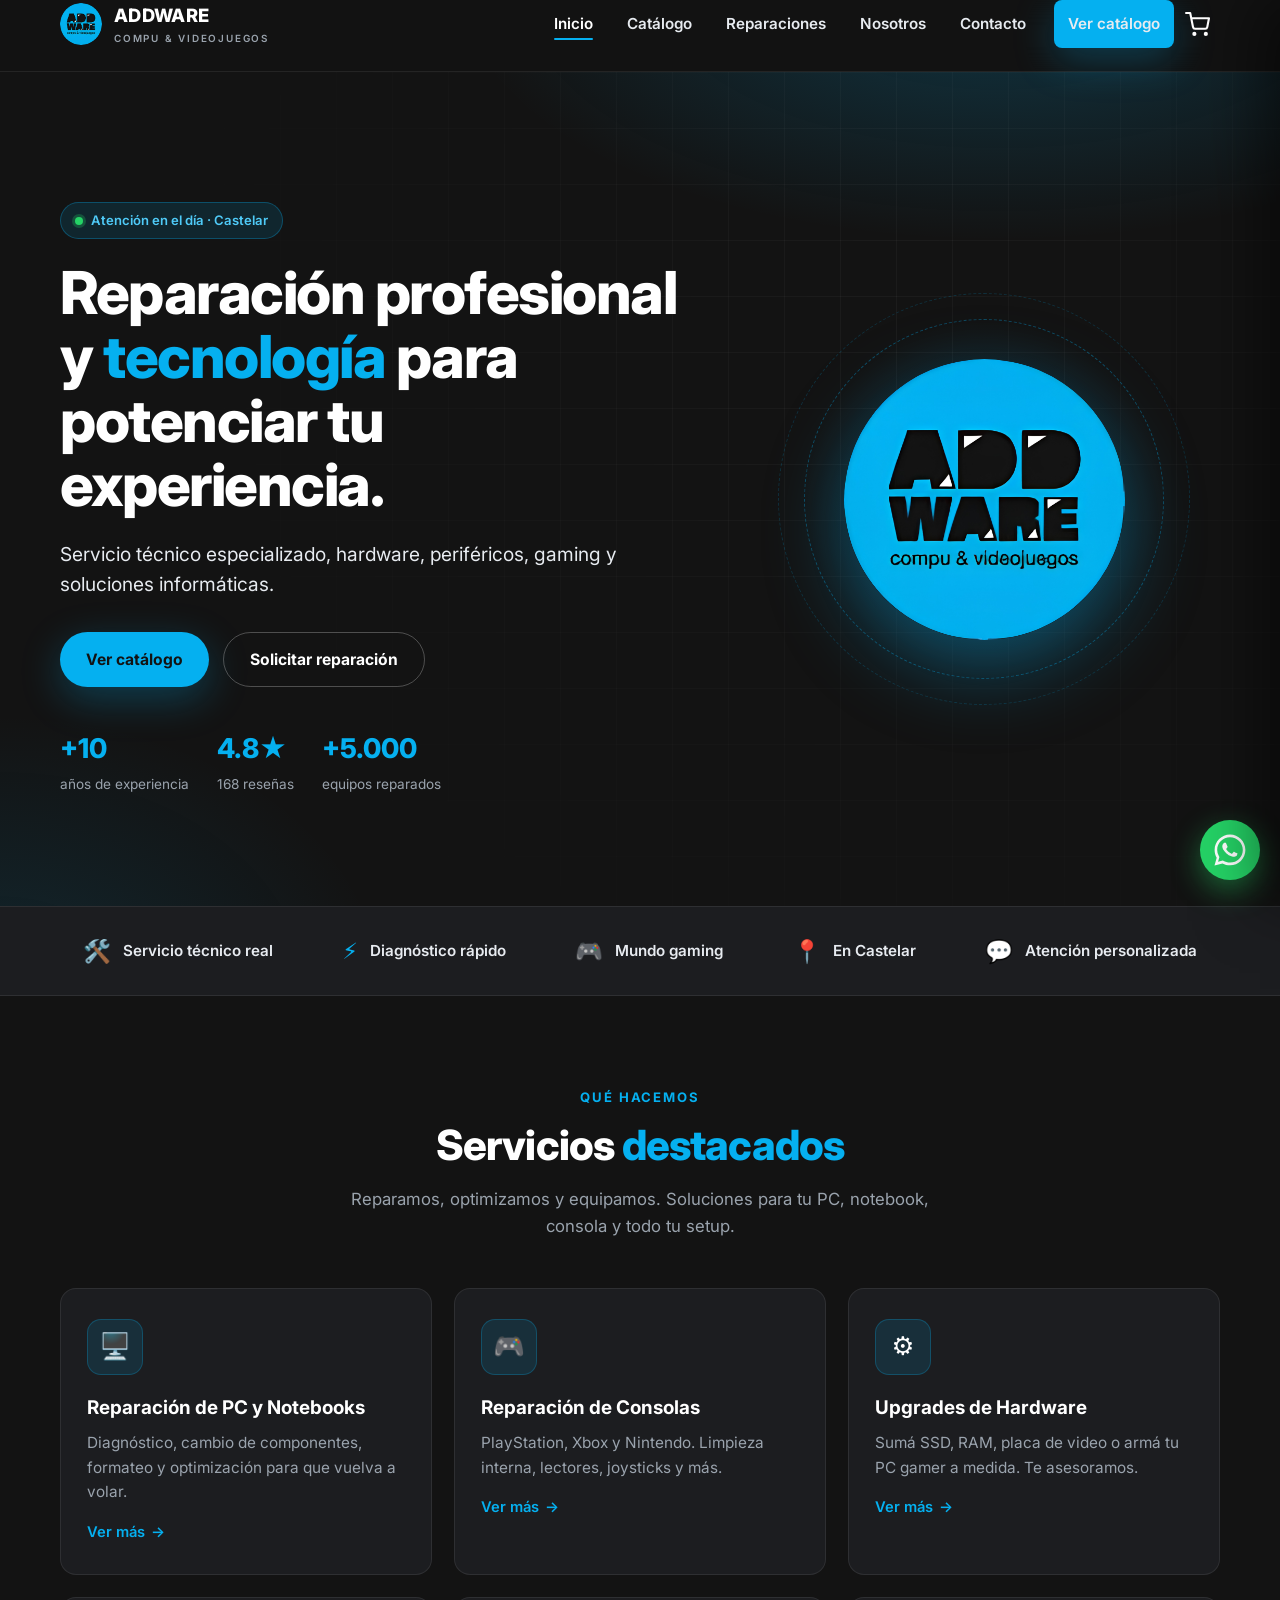
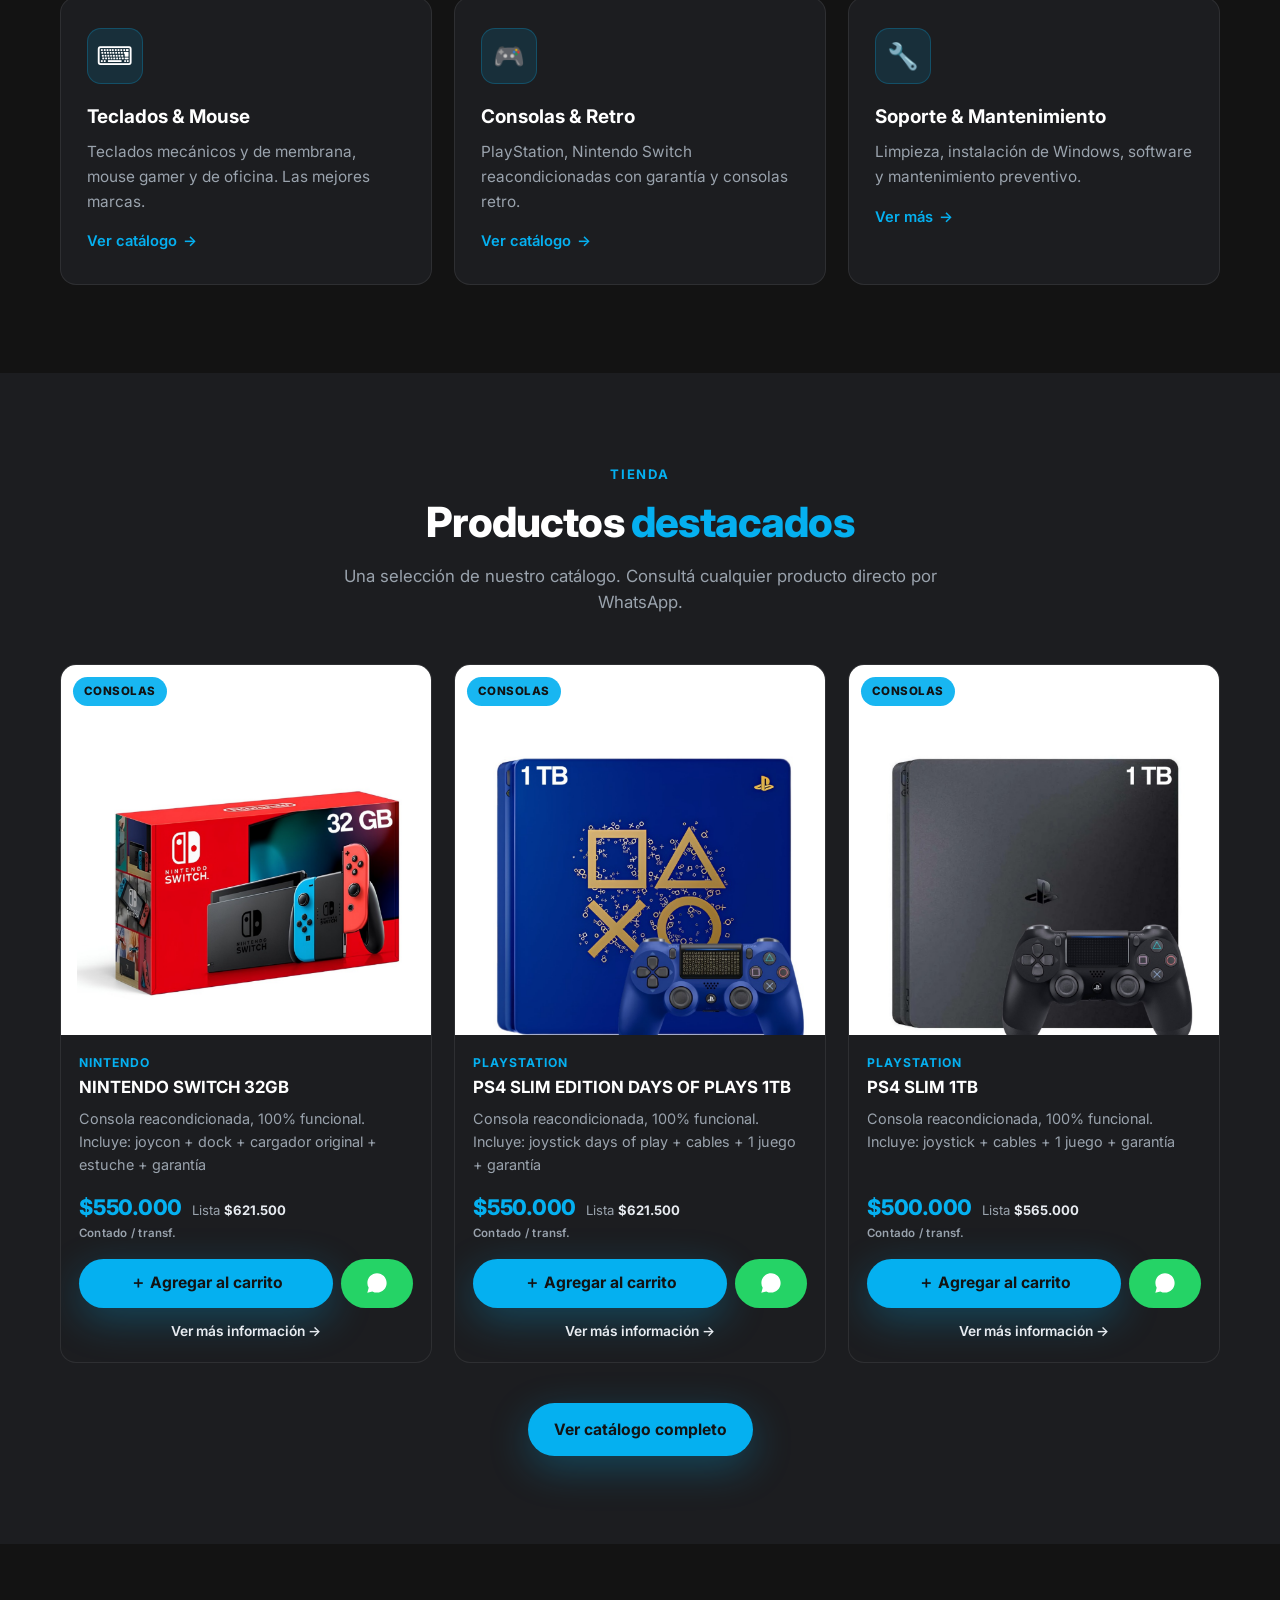
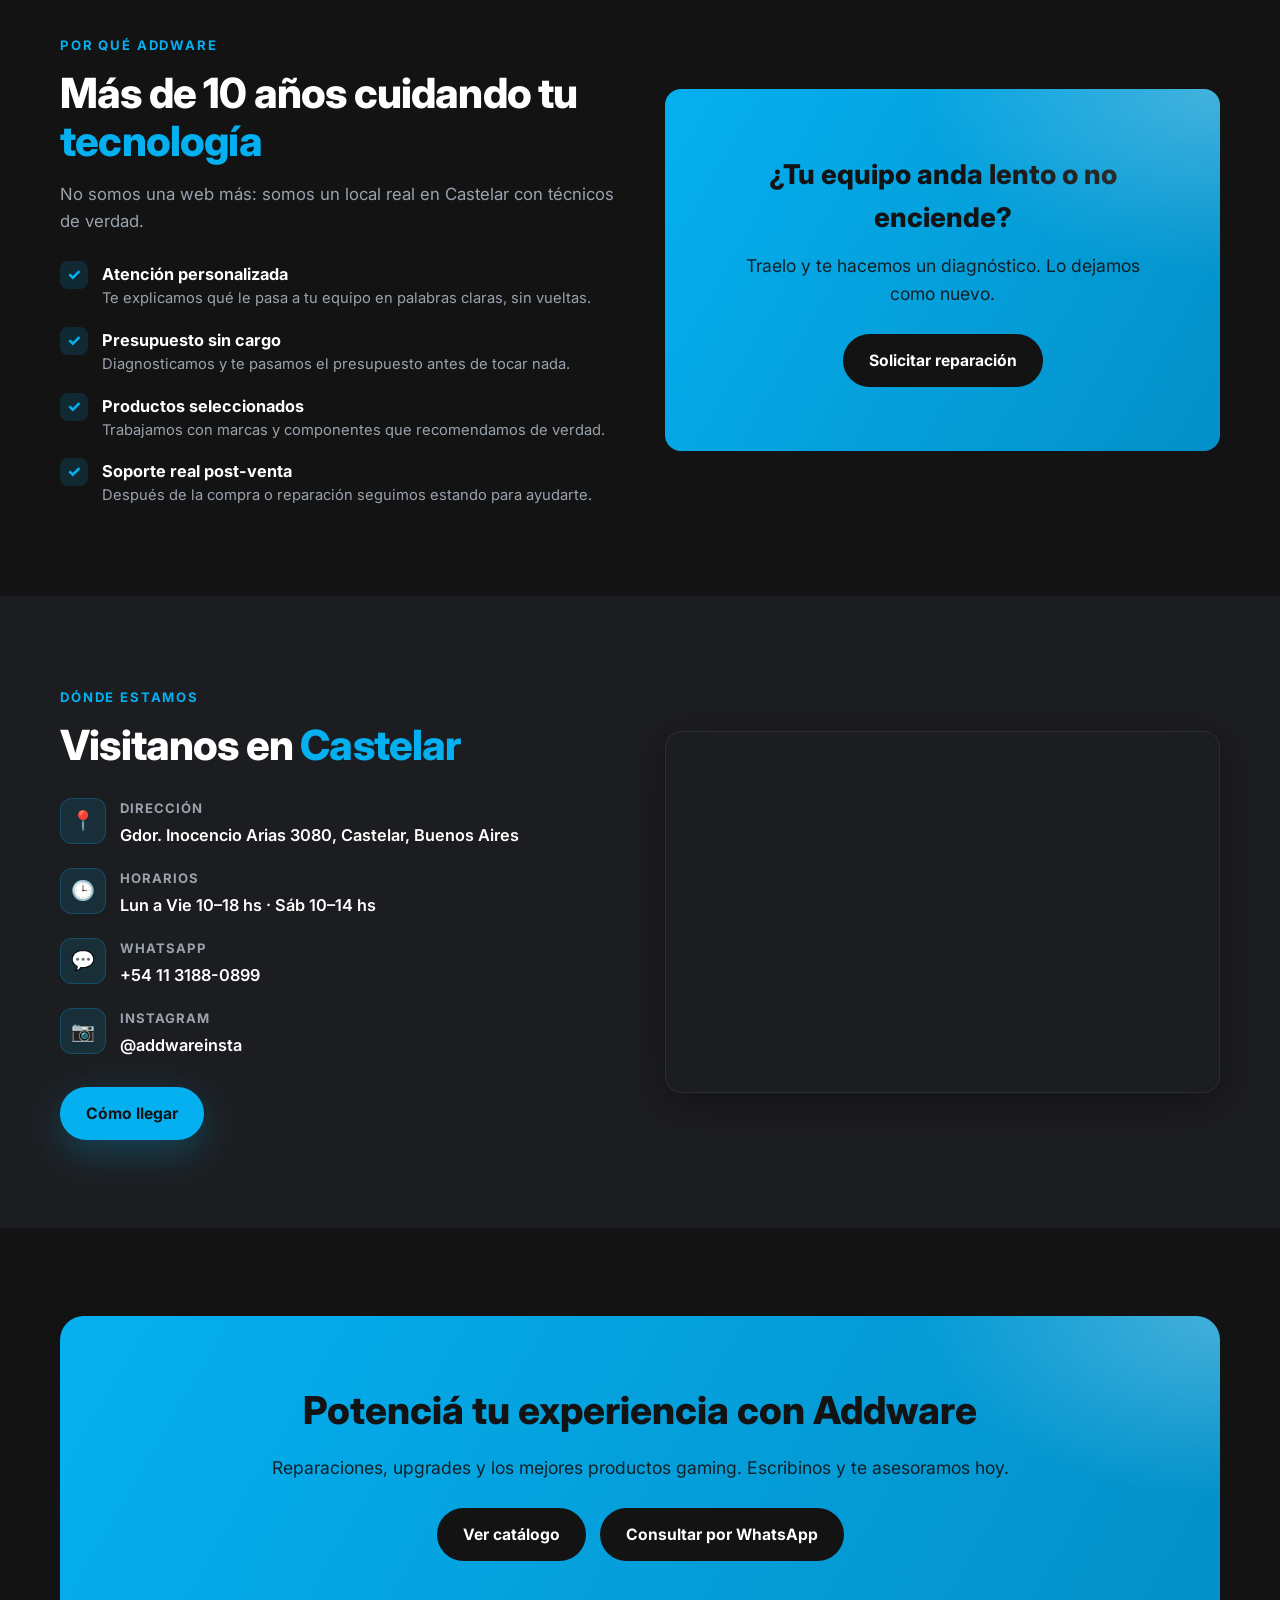
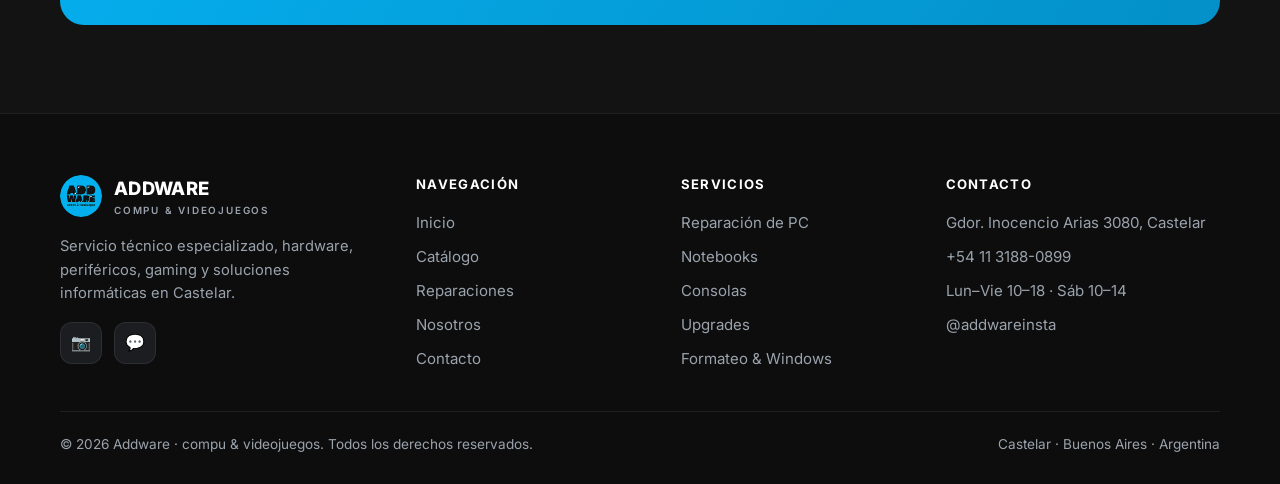
==== commit c553ac25: "Agregar carrito de compras con pedido por WhatsApp Carrito persistente (localStorage), badge en head" ====
--- a/index.html
+++ b/index.html
@@ -303,6 +303,7 @@
 
   <script src="js/config.js"></script>
   <script src="js/productos.js"></script>
+  <script src="js/cart.js"></script>
   <script src="js/main.js"></script>
   <script>
     /* Productos destacados en el home (primeros 3 del catálogo) */
@@ -321,12 +322,16 @@
         const lista = p.precioLista && p.precioLista !== p.precio ? `<span class="list">Lista <b>$${p.precioLista}</b></span>` : "";
         const precio = p.precio ? `<div class="prod-price"><span class="now">$${p.precio}<small>Contado / transf.</small></span>${lista}</div>` : "";
         const url = window.urlProducto(p);
+        const id = window.productoId(p);
         return `<article class="prod-card reveal visible">
           <a class="prod-media" href="${url}" aria-label="Ver ${p.nombre}"><span class="prod-cat">${cat}</span>${media}</a>
           <div class="prod-body">
             ${p.marca ? `<span class="prod-marca">${p.marca}</span>` : ""}
             <a class="prod-title" href="${url}"><h3>${p.nombre}</h3></a><p>${p.descripcion || ""}</p>${precio}
-            <a class="btn btn--wa btn--block" target="_blank" rel="noopener" href="${window.waProducto(p.nombre)}">Consultar producto</a>
+            <div class="prod-actions">
+              <button class="btn btn--primary btn--add" style="flex:1" data-add="${id}">＋ Agregar al carrito</button>
+              <a class="btn btn--wa" aria-label="Consultar por WhatsApp" target="_blank" rel="noopener" href="${window.waProducto(p.nombre)}"><svg width="20" height="20" viewBox="0 0 32 32" fill="currentColor"><path d="M16 .5C7.5.5.6 7.4.6 15.9c0 2.8.7 5.4 2.1 7.8L.5 31.5l8-2.1c2.3 1.3 4.9 1.9 7.5 1.9 8.5 0 15.4-6.9 15.4-15.4S24.5.5 16 .5z"/></svg></a>
+            </div>
             <a class="prod-detail-link" href="${url}">Ver más información →</a>
           </div></article>`;
       }).join("");
--- a/css/styles.css
+++ b/css/styles.css
@@ -114,7 +114,8 @@
 .brand img { width: 42px; height: 42px; border-radius: 50%; }
 .brand small { display: block; color: var(--gris); font-size: .62rem; font-weight: 600; letter-spacing: .18em; text-transform: uppercase; }
 
-.nav-links { display: flex; align-items: center; gap: 6px; }
+.nav-links { display: flex; align-items: center; gap: 6px; margin-left: auto; }
+.nav-actions { display: flex; align-items: center; gap: 2px; }
 .nav-links a {
   padding: 9px 14px; border-radius: 8px; font-weight: 600; font-size: .95rem;
   color: var(--gris-claro); transition: color var(--t-rapida), background var(--t-rapida); position: relative;
@@ -457,6 +458,7 @@
   .nav-cta { margin: 12px 0 0; }
   .nav-cta .btn { width: 100%; }
   .burger { display: flex; }
+  .nav-actions { margin-left: auto; }
 
   .grid--3, .grid--4, .grid--2 { grid-template-columns: 1fr; }
   .catalog-grid { grid-template-columns: 1fr 1fr !important; gap: 14px; }
@@ -475,6 +477,86 @@
   .hero-cta .btn, .cta-band .btn { width: auto; }
 }
 
+/* =====================================================================
+   CARRITO
+   ===================================================================== */
+.cart-btn {
+  position: relative; width: 46px; height: 46px; border-radius: 12px; display: grid; place-items: center;
+  color: var(--blanco); transition: color var(--t-rapida), background var(--t-rapida);
+}
+.cart-btn:hover { color: var(--azul); background: var(--negro-2); }
+.cart-btn svg { width: 25px; height: 25px; }
+.cart-badge {
+  position: absolute; top: 4px; right: 2px; min-width: 18px; height: 18px; padding: 0 5px; border-radius: 9px;
+  background: var(--azul); color: var(--negro); font-size: .7rem; font-weight: 800; line-height: 18px; text-align: center;
+  box-shadow: 0 0 0 2px var(--negro); transition: transform var(--t-rapida);
+}
+.cart-badge.hidden { display: none; }
+.cart-btn.bump .cart-badge { animation: badgeBump .4s ease; }
+@keyframes badgeBump { 0%,100% { transform: scale(1); } 40% { transform: scale(1.4); } }
+
+.cart-overlay {
+  position: fixed; inset: 0; background: rgba(0,0,0,.6); backdrop-filter: blur(2px); z-index: 200;
+  opacity: 0; visibility: hidden; transition: opacity var(--t-media), visibility var(--t-media);
+}
+.cart-overlay.open { opacity: 1; visibility: visible; }
+
+.cart-drawer {
+  position: fixed; top: 0; right: 0; height: 100%; width: min(92vw, 400px); z-index: 201;
+  background: var(--negro-2); border-left: 1px solid var(--linea); box-shadow: -20px 0 60px rgba(0,0,0,.5);
+  display: flex; flex-direction: column; transform: translateX(100%); transition: transform var(--t-media);
+}
+.cart-drawer.open { transform: translateX(0); }
+.cart-head { display: flex; align-items: center; justify-content: space-between; padding: 20px 22px; border-bottom: 1px solid var(--linea); }
+.cart-head h3 { font-size: 1.2rem; font-weight: 800; display: flex; align-items: center; gap: 10px; }
+.cart-head .count-pill { font-size: .72rem; font-weight: 700; color: var(--azul); background: rgba(5,176,240,.12); border: 1px solid rgba(5,176,240,.3); padding: 2px 9px; border-radius: 999px; }
+.cart-close { width: 40px; height: 40px; border-radius: 10px; display: grid; place-items: center; color: var(--gris-claro); font-size: 1.6rem; line-height: 1; transition: var(--t-rapida); }
+.cart-close:hover { background: var(--negro-3); color: var(--blanco); }
+
+.cart-items { flex: 1; overflow-y: auto; padding: 14px 16px; display: flex; flex-direction: column; gap: 12px; }
+.cart-empty { text-align: center; color: var(--gris); margin: auto; padding: 40px 20px; }
+.cart-empty .big { font-size: 3rem; margin-bottom: 12px; opacity: .6; }
+.cart-empty .btn { margin-top: 20px; }
+
+.cart-item { display: grid; grid-template-columns: 64px 1fr auto; gap: 12px; align-items: center; background: var(--negro); border: 1px solid var(--linea); border-radius: var(--radio-sm); padding: 10px; }
+.ci-img { width: 64px; height: 64px; border-radius: 8px; background: #fff; overflow: hidden; display: grid; place-items: center; }
+.ci-img img { width: 100%; height: 100%; object-fit: contain; padding: 5px; }
+.ci-info { min-width: 0; }
+.ci-info strong { display: block; font-size: .86rem; font-weight: 700; line-height: 1.25; margin-bottom: 2px; }
+.ci-info .ci-unit { font-size: .76rem; color: var(--gris); }
+.ci-qty { display: inline-flex; align-items: center; gap: 0; margin-top: 8px; border: 1px solid var(--linea); border-radius: 8px; overflow: hidden; }
+.ci-qty button { width: 28px; height: 28px; display: grid; place-items: center; color: var(--blanco); font-size: 1.1rem; font-weight: 700; transition: var(--t-rapida); }
+.ci-qty button:hover { background: var(--negro-3); color: var(--azul); }
+.ci-qty span { min-width: 30px; text-align: center; font-weight: 700; font-size: .9rem; }
+.ci-right { display: flex; flex-direction: column; align-items: flex-end; gap: 8px; }
+.ci-sub { font-weight: 800; color: var(--azul); font-size: .95rem; white-space: nowrap; }
+.ci-remove { color: var(--gris); font-size: .95rem; transition: var(--t-rapida); }
+.ci-remove:hover { color: #ff5a5a; }
+
+.cart-foot { border-top: 1px solid var(--linea); padding: 18px 20px 22px; background: var(--negro-2); }
+.cart-total { display: flex; align-items: baseline; justify-content: space-between; margin-bottom: 4px; }
+.cart-total b { font-size: 1rem; font-weight: 600; color: var(--gris-claro); }
+.cart-total span { font-size: 1.7rem; font-weight: 800; color: var(--azul); letter-spacing: -.02em; }
+.cart-foot .note { font-size: .76rem; color: var(--gris); margin-bottom: 14px; }
+.cart-foot .btn { margin-bottom: 8px; }
+.cart-clear { display: block; width: 100%; text-align: center; color: var(--gris); font-size: .82rem; padding: 6px; transition: var(--t-rapida); }
+.cart-clear:hover { color: #ff5a5a; }
+
+/* Toast */
+.cart-toast {
+  position: fixed; left: 50%; bottom: 28px; transform: translate(-50%, 30px); z-index: 300;
+  background: var(--negro-3); color: var(--blanco); border: 1px solid var(--linea); border-radius: 999px;
+  padding: 12px 22px; font-weight: 600; font-size: .92rem; box-shadow: var(--sombra); display: flex; align-items: center; gap: 9px;
+  opacity: 0; visibility: hidden; transition: opacity .25s, transform .25s, visibility .25s; pointer-events: none;
+}
+.cart-toast.show { opacity: 1; visibility: visible; transform: translate(-50%, 0); }
+.cart-toast .ico { color: #25d366; font-size: 1.1rem; }
+
+/* Botón agregar en cards */
+.prod-actions { display: flex; gap: 8px; margin-top: 14px; }
+.prod-actions .btn { margin-top: 0; }
+.btn--add { gap: 8px; }
+
 @media (prefers-reduced-motion: reduce) {
   *, *::before, *::after { animation: none !important; transition: none !important; }
   .reveal { opacity: 1; transform: none; }
